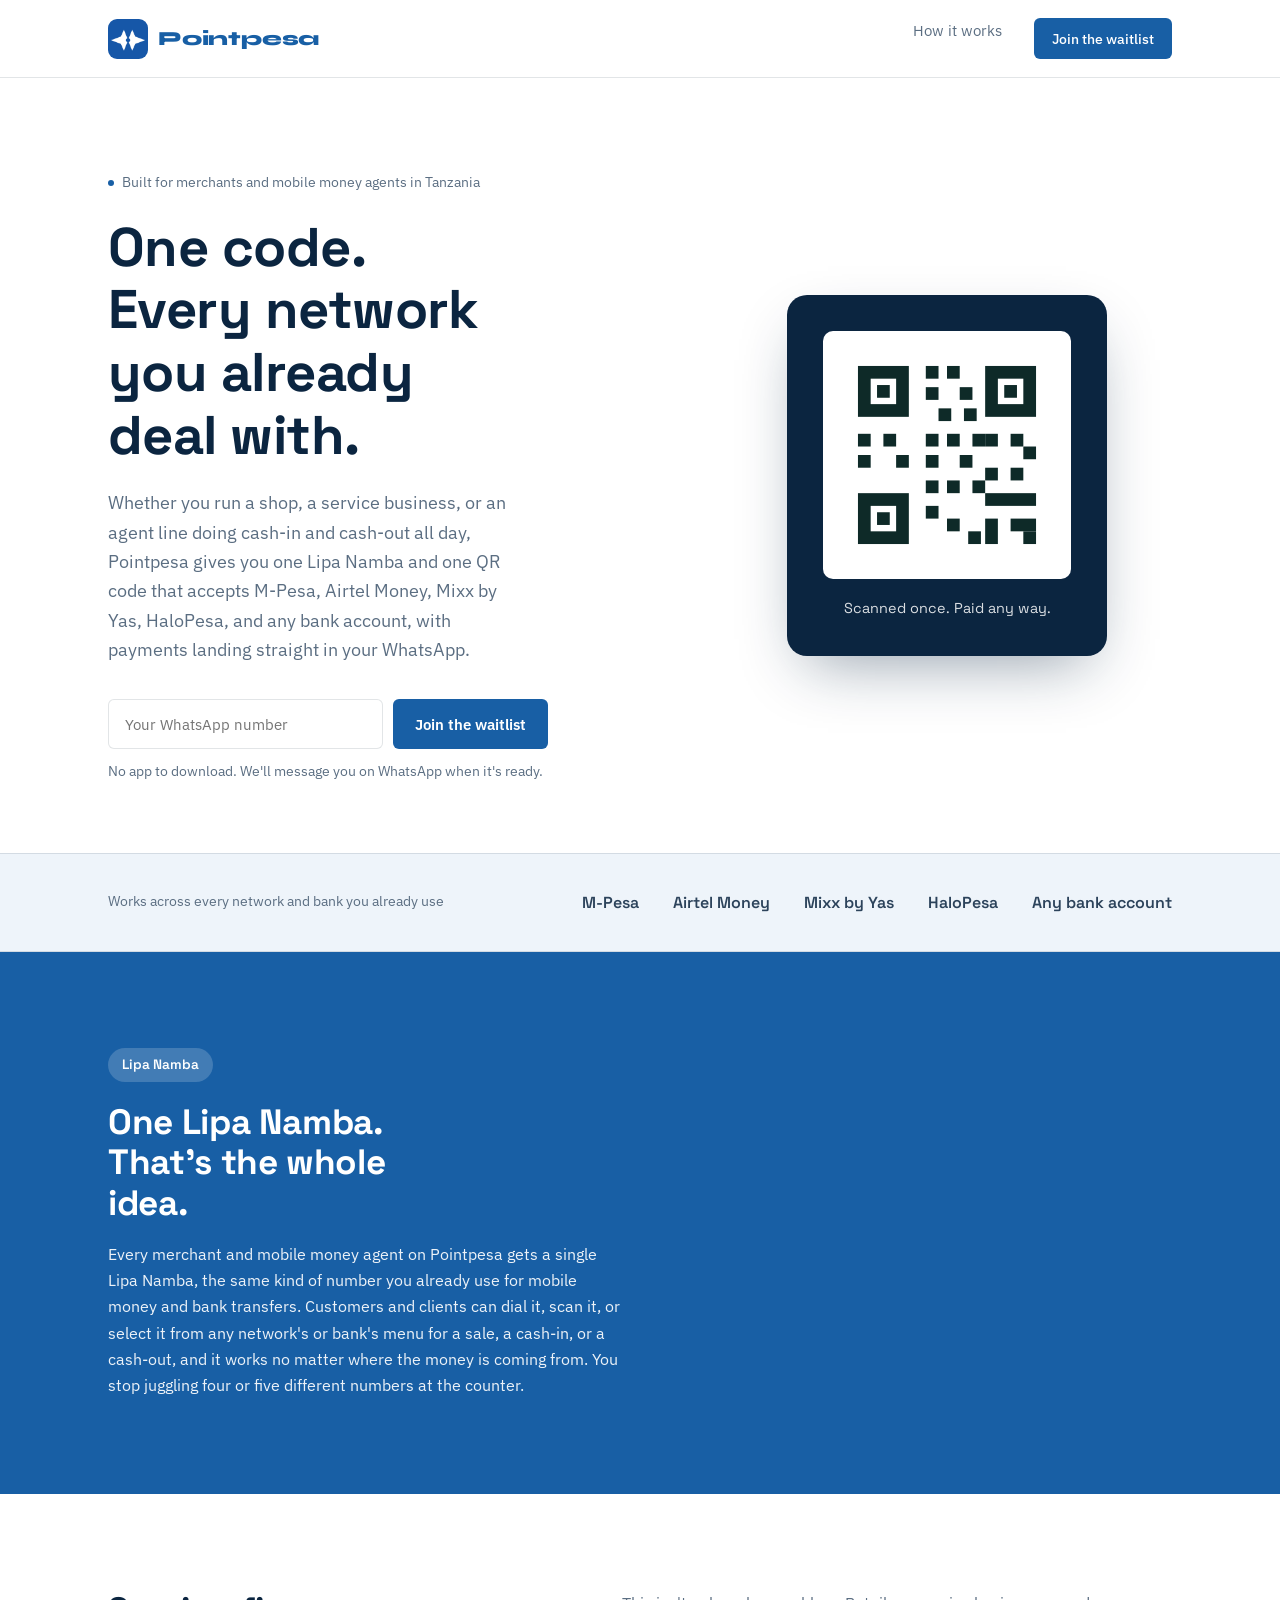
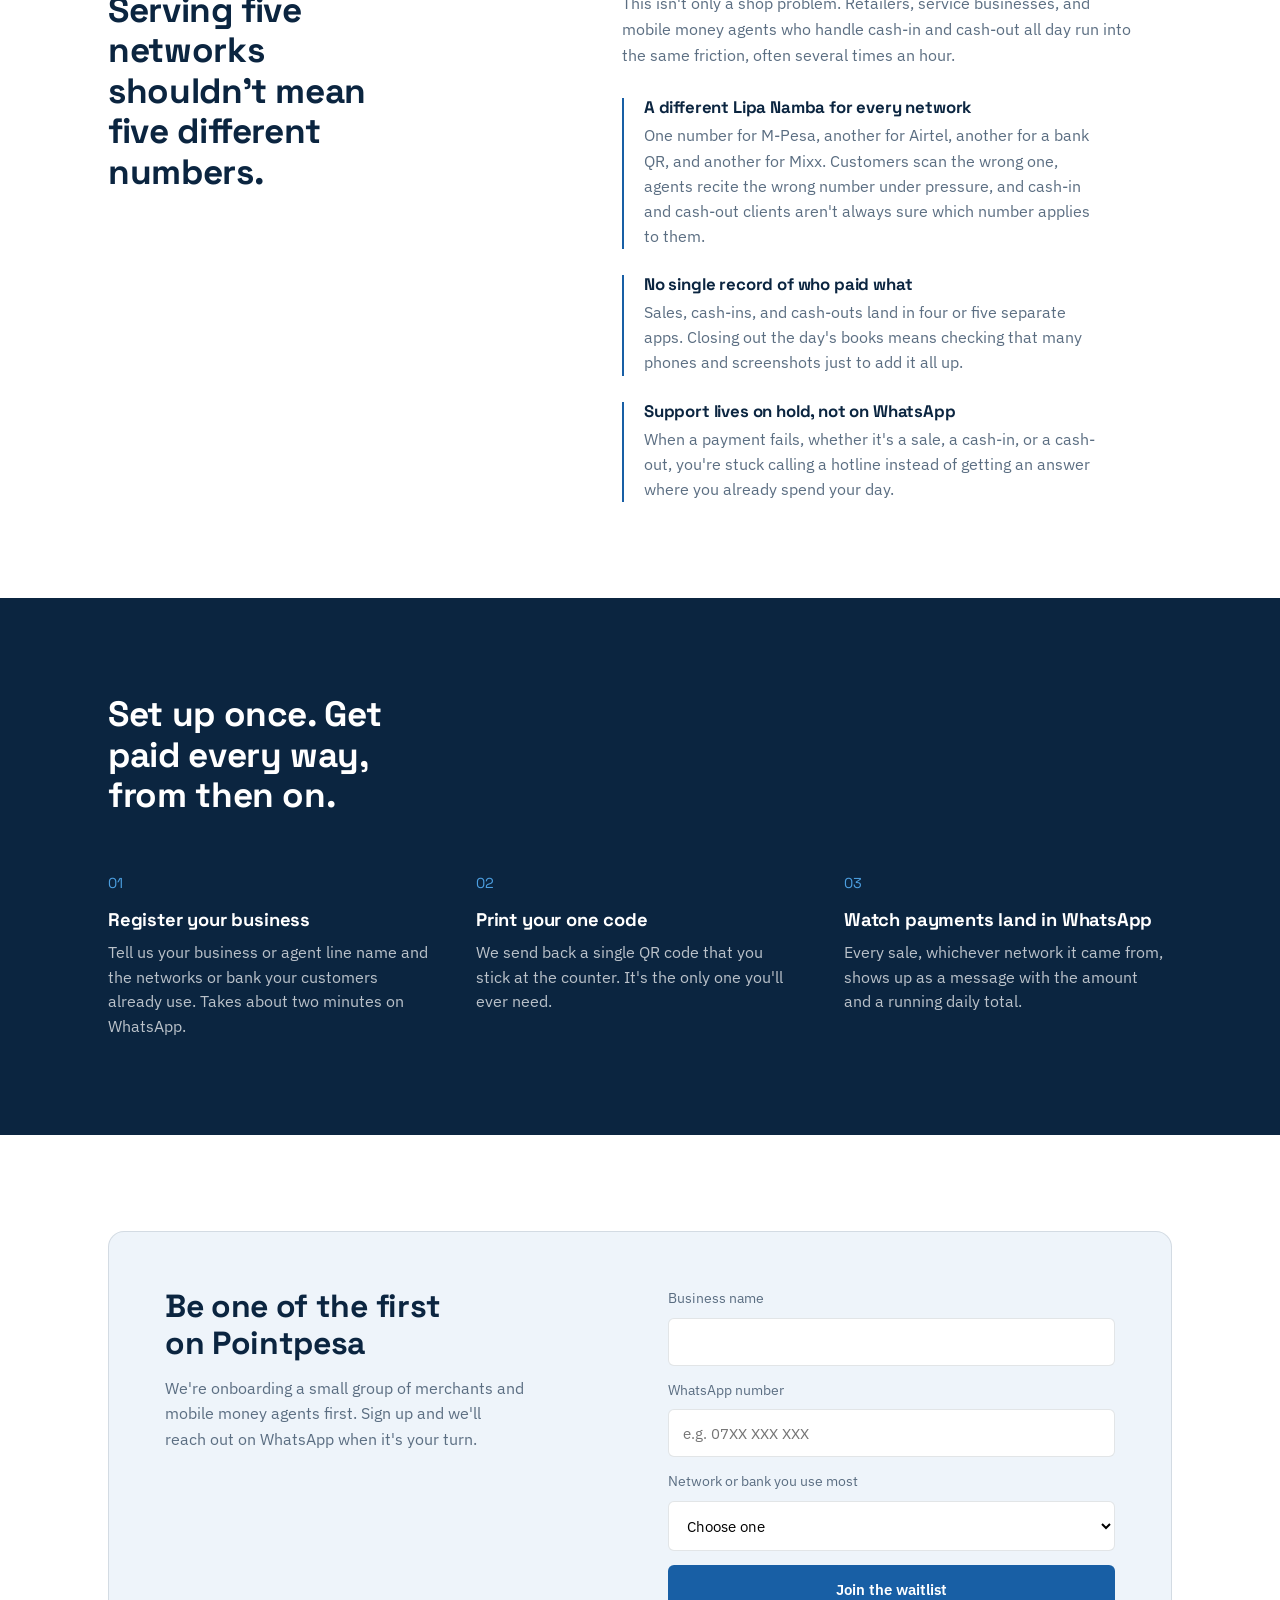
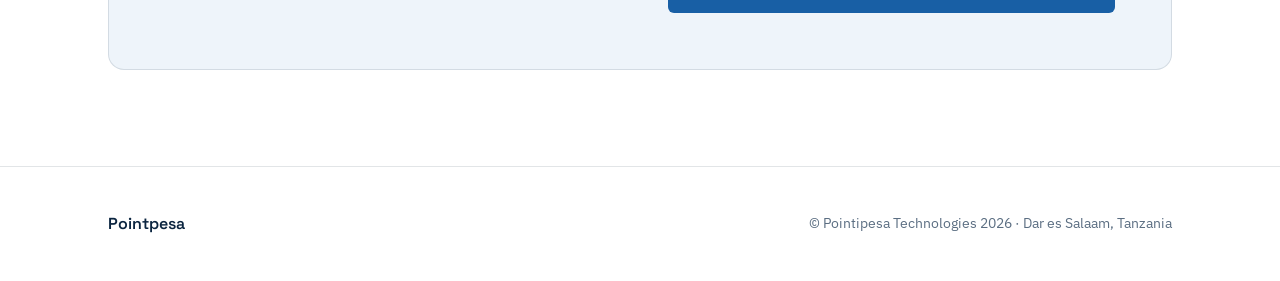
==== index.html @ c96a5366 "Update index.html" ====
<!DOCTYPE html>
<html lang="en">
<head>
<meta charset="UTF-8">
<meta name="viewport" content="width=device-width, initial-scale=1.0">
<title>Pointpesa: One QR code for every network and bank</title>
<link rel="preconnect" href="https://fonts.googleapis.com">
<link rel="preconnect" href="https://fonts.gstatic.com" crossorigin>
<link href="https://fonts.googleapis.com/css2?family=Space+Grotesk:wght@400;500;600;700&family=Syne:wght@700;800&family=IBM+Plex+Sans:wght@400;500;600&display=swap" rel="stylesheet">
<link rel="stylesheet" href="style.css">
<link rel="icon" href="assets/logo.png">
</head>
<body>

<header>
  <div class="wrap">
    <div class="brand"><img src="assets/logo.png" alt="Pointpesa logo" class="logo-mark"><span class="brand-name">Pointpesa</span></div>
    <nav>
      <a href="#how">How it works</a>
      <a href="#waitlist" class="nav-cta">Join the waitlist</a>
    </nav>
  </div>
</header>

<section class="hero">
  <div class="wrap">
    <div>
      <div class="eyebrow-tag"><span class="pip"></span>Built for merchants and mobile money agents in Tanzania</div>
      <h1>One code. Every network you already deal with.</h1>
      <p class="lead">Whether you run a shop, a service business, or an agent line doing cash-in and cash-out all day, Pointpesa gives you one Lipa Namba and one QR code that accepts M-Pesa, Airtel Money, Mixx by Yas, HaloPesa, and any bank account, with payments landing straight in your WhatsApp.</p>
      <form class="hero-form" id="heroForm">
        <input type="text" placeholder="Your WhatsApp number" aria-label="WhatsApp number" required>
        <button type="submit" class="btn-primary">Join the waitlist</button>
      </form>
      <p class="hero-note">No app to download. We'll message you on WhatsApp when it's ready.</p>
    </div>
    <div class="qr-stage">
      <div class="qr-card">
        <div class="qr-grid">
          <svg viewBox="0 0 100 100" width="100%" height="100%">
            <rect width="100" height="100" fill="#fff"/>
            <g fill="#0E2A28">
              <rect x="8" y="8" width="24" height="24"/>
              <rect x="14" y="14" width="12" height="12" fill="#fff"/>
              <rect x="17" y="17" width="6" height="6"/>
              <rect x="68" y="8" width="24" height="24"/>
              <rect x="74" y="14" width="12" height="12" fill="#fff"/>
              <rect x="77" y="17" width="6" height="6"/>
              <rect x="8" y="68" width="24" height="24"/>
              <rect x="14" y="74" width="12" height="12" fill="#fff"/>
              <rect x="17" y="77" width="6" height="6"/>
              <rect x="40" y="8" width="6" height="6"/><rect x="50" y="8" width="6" height="6"/>
              <rect x="40" y="18" width="6" height="6"/><rect x="56" y="18" width="6" height="6"/>
              <rect x="46" y="28" width="6" height="6"/><rect x="58" y="28" width="6" height="6"/>
              <rect x="40" y="40" width="6" height="6"/><rect x="50" y="40" width="6" height="6"/><rect x="62" y="40" width="6" height="6"/>
              <rect x="8" y="40" width="6" height="6"/><rect x="20" y="40" width="6" height="6"/>
              <rect x="40" y="50" width="6" height="6"/><rect x="56" y="50" width="6" height="6"/>
              <rect x="8" y="50" width="6" height="6"/><rect x="26" y="50" width="6" height="6"/>
              <rect x="40" y="62" width="6" height="6"/><rect x="50" y="62" width="6" height="6"/><rect x="62" y="62" width="6" height="6"/>
              <rect x="68" y="40" width="6" height="6"/><rect x="80" y="40" width="6" height="6"/><rect x="86" y="46" width="6" height="6"/>
              <rect x="68" y="56" width="6" height="6"/><rect x="80" y="56" width="6" height="6"/>
              <rect x="68" y="68" width="24" height="6"/><rect x="68" y="80" width="6" height="12"/>
              <rect x="80" y="80" width="12" height="6"/><rect x="86" y="86" width="6" height="6"/>
              <rect x="40" y="74" width="6" height="6"/><rect x="50" y="80" width="6" height="6"/><rect x="60" y="86" width="6" height="6"/>
            </g>
          </svg>
        </div>
        <p class="qr-caption">Scanned once. Paid any way.</p>
      </div>
    </div>
  </div>
</section>

<div class="networks">
  <div class="wrap">
    <span class="networks-label">Works across every network and bank you already use</span>
    <div class="network-list">
      <span>M-Pesa</span><span>Airtel Money</span><span>Mixx by Yas</span><span>HaloPesa</span><span>Any bank account</span>
    </div>
  </div>
</div>

<section class="lipanamba">
  <div class="wrap">
    <div class="lipanamba-inner">
      <div class="lipanamba-badge">Lipa Namba</div>
      <h2>One Lipa Namba. That's the whole idea.</h2>
      <p>Every merchant and mobile money agent on Pointpesa gets a single Lipa Namba, the same kind of number you already use for mobile money and bank transfers. Customers and clients can dial it, scan it, or select it from any network's or bank's menu for a sale, a cash-in, or a cash-out, and it works no matter where the money is coming from. You stop juggling four or five different numbers at the counter.</p>
    </div>
  </div>
</section>

<section class="problem">
  <div class="wrap">
    <h2>Serving five networks shouldn't mean five different numbers.</h2>
    <div class="problem-points">
      <p class="section-lead">This isn't only a shop problem. Retailers, service businesses, and mobile money agents who handle cash-in and cash-out all day run into the same friction, often several times an hour.</p>
      <div class="problem-point">
        <h3>A different Lipa Namba for every network</h3>
        <p>One number for M-Pesa, another for Airtel, another for a bank QR, and another for Mixx. Customers scan the wrong one, agents recite the wrong number under pressure, and cash-in and cash-out clients aren't always sure which number applies to them.</p>
      </div>
      <div class="problem-point">
        <h3>No single record of who paid what</h3>
        <p>Sales, cash-ins, and cash-outs land in four or five separate apps. Closing out the day's books means checking that many phones and screenshots just to add it all up.</p>
      </div>
      <div class="problem-point">
        <h3>Support lives on hold, not on WhatsApp</h3>
        <p>When a payment fails, whether it's a sale, a cash-in, or a cash-out, you're stuck calling a hotline instead of getting an answer where you already spend your day.</p>
      </div>
    </div>
  </div>
</section>

<section class="how" id="how">
  <div class="wrap">
    <h2>Set up once. Get paid every way, from then on.</h2>
    <div class="how-steps">
      <div>
        <div class="step-num">01</div>
        <h3>Register your business</h3>
        <p>Tell us your business or agent line name and the networks or bank your customers already use. Takes about two minutes on WhatsApp.</p>
      </div>
      <div>
        <div class="step-num">02</div>
        <h3>Print your one code</h3>
        <p>We send back a single QR code that you stick at the counter. It's the only one you'll ever need.</p>
      </div>
      <div>
        <div class="step-num">03</div>
        <h3>Watch payments land in WhatsApp</h3>
        <p>Every sale, whichever network it came from, shows up as a message with the amount and a running daily total.</p>
      </div>
    </div>
  </div>
</section>

<section id="waitlist">
  <div class="wrap">
    <div class="waitlist">
      <div class="waitlist-inner">
        <div>
          <h2>Be one of the first on Pointpesa</h2>
          <p class="sub">We're onboarding a small group of merchants and mobile money agents first. Sign up and we'll reach out on WhatsApp when it's your turn.</p>
        </div>
        <form class="form-grid" id="waitlistForm">
          <div class="form-row">
            <label for="bizName">Business name</label>
            <input type="text" id="bizName" required>
          </div>
          <div class="form-row">
            <label for="waNumber">WhatsApp number</label>
            <input type="text" id="waNumber" placeholder="e.g. 07XX XXX XXX" required>
          </div>
          <div class="form-row">
            <label for="network">Network or bank you use most</label>
            <select id="network" required>
              <option value="" disabled selected>Choose one</option>
              <option>M-Pesa</option>
              <option>Airtel Money</option>
              <option>Mixx by Yas</option>
              <option>HaloPesa</option>
              <option>A bank account</option>
            </select>
          </div>
          <button type="submit" class="btn-primary">Join the waitlist</button>
          <div class="form-success" id="formSuccess">You're on the list. We'll message you on WhatsApp soon.</div>
        </form>
      </div>
    </div>
  </div>
</section>

<footer>
  <div class="wrap">
    <div class="foot-brand">Pointpesa</div>
    <div class="foot-note">© Pointipesa Technologies 2026 · Dar es Salaam, Tanzania</div>
  </div>
</footer>

<script src="script.js"></script>

</body>
</html>
---- style.css ----
:root{
    --ink:#0B2540;
    --blue:#185FA5;
    --blue-deep:#0F4676;
    --accent:#4C9FE0;
    --sky:#EEF4FA;
    --white:#FFFFFF;
    --text:#142A3D;
    --text-soft:#5B6E82;
    --line: rgba(20,42,61,0.12);
    --radius: 10px;
  }

  *{margin:0;padding:0;box-sizing:border-box;}
  html{scroll-behavior:smooth;}
  body{
    background:var(--white);
    color:var(--text);
    font-family:'IBM Plex Sans', sans-serif;
    line-height:1.6;
    -webkit-font-smoothing:antialiased;
  }
  h1,h2,h3{
    font-family:'Space Grotesk', sans-serif;
    color:var(--ink);
    line-height:1.15;
    letter-spacing:-0.01em;
  }
  a{color:inherit;text-decoration:none;}
  img,svg{display:block;}
  .wrap{max-width:1120px;margin:0 auto;padding:0 28px;}
  section{padding:96px 0;}
  @media (max-width:720px){ section{padding:64px 0;} }

  :focus-visible{outline:2px solid var(--blue); outline-offset:3px;}

  /* ---------- header ---------- */
  header{
    position:sticky; top:0; z-index:20;
    background:rgba(255,255,255,0.92);
    backdrop-filter:blur(6px);
    border-bottom:1px solid var(--line);
  }
  header .wrap{
    display:flex; align-items:center; justify-content:space-between;
    padding-top:18px; padding-bottom:18px;
  }
  .brand{
    display:flex; align-items:center; gap:10px;
    font-family:'Space Grotesk', sans-serif;
    font-weight:700; font-size:1.15rem; color:var(--ink);
  }
  .brand .wordmark{height:20px; width:auto;}
  .brand .brand-name{
    font-family:'Syne', sans-serif;
    font-weight:800; font-size:1.25rem; letter-spacing:-0.01em;
    color:var(--blue);
  }
  .brand .logo-mark{width:40px;height:40px;border-radius:9px;}
  nav{display:flex; gap:32px; font-size:0.95rem;}
  nav a{color:var(--text-soft); transition:color .15s;}
  nav a:hover{color:var(--ink);}
  .nav-cta{
    display:inline-flex; align-items:center;
    background:var(--blue); color:var(--white);
    padding:9px 18px; border-radius:6px;
    font-size:0.9rem; font-weight:500;
    transition:background .15s;
  }
  .nav-cta:hover{background:var(--blue-deep);}

  /* ---------- hero ---------- */
  .hero{
    padding-top:90px; padding-bottom:70px;
  }
  .hero .wrap{
    display:grid; grid-template-columns:1.1fr 0.9fr; gap:64px; align-items:center;
  }
  @media (max-width:860px){
    .hero .wrap{grid-template-columns:1fr; gap:48px;}
    .hero{padding-top:56px;}
  }
  .eyebrow-tag{
    display:inline-flex; align-items:center; gap:8px;
    font-size:0.85rem; color:var(--text-soft);
    margin-bottom:22px;
  }
  .eyebrow-tag .pip{width:6px;height:6px;border-radius:50%;background:var(--blue);}
  .hero h1{
    font-size:clamp(2.2rem, 4.6vw, 3.4rem);
    max-width:11ch;
    margin-bottom:22px;
  }
  .hero p.lead{
    font-size:1.15rem; color:var(--text-soft);
    max-width:38ch; margin-bottom:34px;
  }
  .hero-form{
    display:flex; gap:10px; max-width:440px; flex-wrap:wrap;
  }
  .hero-form input[type=text]{
    flex:1; min-width:200px;
    padding:14px 16px; border-radius:6px;
    border:1px solid var(--line); background:#fff;
    font-family:'IBM Plex Sans', sans-serif; font-size:0.95rem;
  }
  .hero-form input[type=text]:focus{border-color:var(--blue);}
  .btn-primary{
    padding:14px 22px; border-radius:6px; border:none;
    background:var(--blue); color:#fff;
    font-family:'IBM Plex Sans', sans-serif; font-weight:600; font-size:0.95rem;
    cursor:pointer; transition:background .15s;
  }
  .btn-primary:hover{background:var(--blue-deep);}
  .hero-note{font-size:0.85rem; color:var(--text-soft); margin-top:12px;}

  /* ---------- QR visual ---------- */
  .qr-stage{
    position:relative; display:flex; justify-content:center;
  }
  .qr-card{
    background:var(--ink); border-radius:20px;
    padding:36px; width:min(320px, 100%);
    box-shadow:0 24px 60px -20px rgba(11,37,64,0.45);
  }
  .qr-grid{
    background:#fff; border-radius:10px; padding:18px;
    aspect-ratio:1/1;
  }
  .qr-caption{
    color:var(--white); font-family:'Space Grotesk', sans-serif;
    font-size:0.9rem; margin-top:18px; text-align:center; opacity:0.85;
  }
  @keyframes qrPulse{
    0%{ transform:scale(1); }
    50%{ transform:scale(1.035); }
    100%{ transform:scale(1); }
  }
  .qr-grid{ animation:qrPulse 2.6s ease-in-out 1; }
  @media (prefers-reduced-motion:reduce){ .qr-grid{ animation:none; } }

  /* ---------- network strip ---------- */
  .networks{
    border-top:1px solid var(--line); border-bottom:1px solid var(--line);
    padding:36px 0;
    background:var(--sky);
  }
  .networks .wrap{
    display:flex; align-items:center; justify-content:space-between;
    flex-wrap:wrap; gap:20px;
  }
  .networks-label{
    font-size:0.85rem; color:var(--text-soft); white-space:nowrap;
  }
  .network-list{
    display:flex; gap:34px; flex-wrap:wrap;
    font-family:'Space Grotesk', sans-serif; font-weight:600;
    color:var(--ink); font-size:1rem; opacity:0.85;
  }

  /* ---------- problem ---------- */
  .problem .wrap{
    display:grid; grid-template-columns:0.9fr 1.1fr; gap:64px;
  }
  @media (max-width:860px){ .problem .wrap{grid-template-columns:1fr; gap:32px;} }
  .problem h2{font-size:clamp(1.7rem,3vw,2.2rem); max-width:12ch;}
  .problem-points{display:flex; flex-direction:column; gap:26px;}
  .section-lead{color:var(--text-soft); font-size:1.02rem; max-width:52ch; margin-bottom:4px;}
  .problem-point{
    padding-left:20px; border-left:2px solid var(--blue);
  }
  .problem-point h3{font-size:1.05rem; margin-bottom:6px;}
  .problem-point p{color:var(--text-soft); font-size:0.98rem; max-width:46ch;}

  /* ---------- how it works ---------- */
  .how{background:var(--ink); color:var(--white);}
  .how h2{color:var(--white); font-size:clamp(1.7rem,3vw,2.2rem); max-width:14ch; margin-bottom:56px;}
  .how-steps{
    display:grid; grid-template-columns:repeat(3,1fr); gap:40px;
  }
  @media (max-width:860px){ .how-steps{grid-template-columns:1fr; gap:36px;} }
  .step-num{
    font-family:'Space Grotesk', sans-serif; font-size:0.9rem;
    color:var(--accent); margin-bottom:14px;
  }
  .how-steps h3{color:var(--white); font-size:1.15rem; margin-bottom:10px;}
  .how-steps p{color:rgba(255,255,255,0.72); font-size:0.97rem; max-width:32ch;}
  .step-divider{
    height:1px; background:rgba(255,255,255,0.18); margin-top:16px; margin-bottom:0;
    display:none;
  }

  /* ---------- lipa namba ---------- */
  .lipanamba{
    background:var(--blue); color:#fff;
  }
  .lipanamba-inner{ max-width:56ch; }
  .lipanamba-badge{
    display:inline-flex; align-items:center;
    font-family:'Space Grotesk', sans-serif; font-weight:600; font-size:0.85rem;
    background:rgba(255,255,255,0.18); color:#fff;
    padding:6px 14px; border-radius:20px; margin-bottom:20px;
  }
  .lipanamba h2{
    color:#fff; font-size:clamp(1.7rem,3vw,2.2rem); margin-bottom:18px; max-width:14ch;
  }
  .lipanamba p{
    color:rgba(255,255,255,0.92); font-size:1.02rem; max-width:52ch;
  }

  /* ---------- waitlist ---------- */
  .waitlist{
    background:var(--sky); border:1px solid var(--line); border-radius:16px;
    padding:56px; margin:0 auto;
  }
  @media (max-width:720px){ .waitlist{padding:32px 22px;} }
  .waitlist-inner{
    display:grid; grid-template-columns:1fr 1fr; gap:56px; align-items:start;
  }
  @media (max-width:860px){ .waitlist-inner{grid-template-columns:1fr; gap:32px;} }
  .waitlist h2{font-size:clamp(1.6rem,3vw,2rem); max-width:14ch; margin-bottom:14px;}
  .waitlist p.sub{color:var(--text-soft); max-width:36ch;}
  .form-grid{display:flex; flex-direction:column; gap:14px;}
  .form-grid label{font-size:0.85rem; color:var(--text-soft); margin-bottom:2px; display:block;}
  .form-grid input, .form-grid select{
    width:100%; padding:13px 14px; border-radius:6px;
    border:1px solid var(--line); background:var(--white);
    font-family:'IBM Plex Sans', sans-serif; font-size:0.95rem;
  }
  .form-grid input:focus, .form-grid select:focus{border-color:var(--blue); background:#fff;}
  .form-row{display:flex; flex-direction:column; gap:6px;}
  .form-success{
    display:none; background:#E7F1FB; border:1px solid var(--blue);
    color:var(--blue-deep); padding:14px 16px; border-radius:6px; font-size:0.92rem;
    margin-top:6px;
  }
  .form-success.show{display:block;}

  /* ---------- footer ---------- */
  footer{border-top:1px solid var(--line); padding:44px 0;}
  footer .wrap{
    display:flex; justify-content:space-between; align-items:center;
    flex-wrap:wrap; gap:16px;
  }
  .foot-brand{font-family:'Space Grotesk', sans-serif; font-weight:600; color:var(--ink);}
  .foot-note{font-size:0.85rem; color:var(--text-soft);}
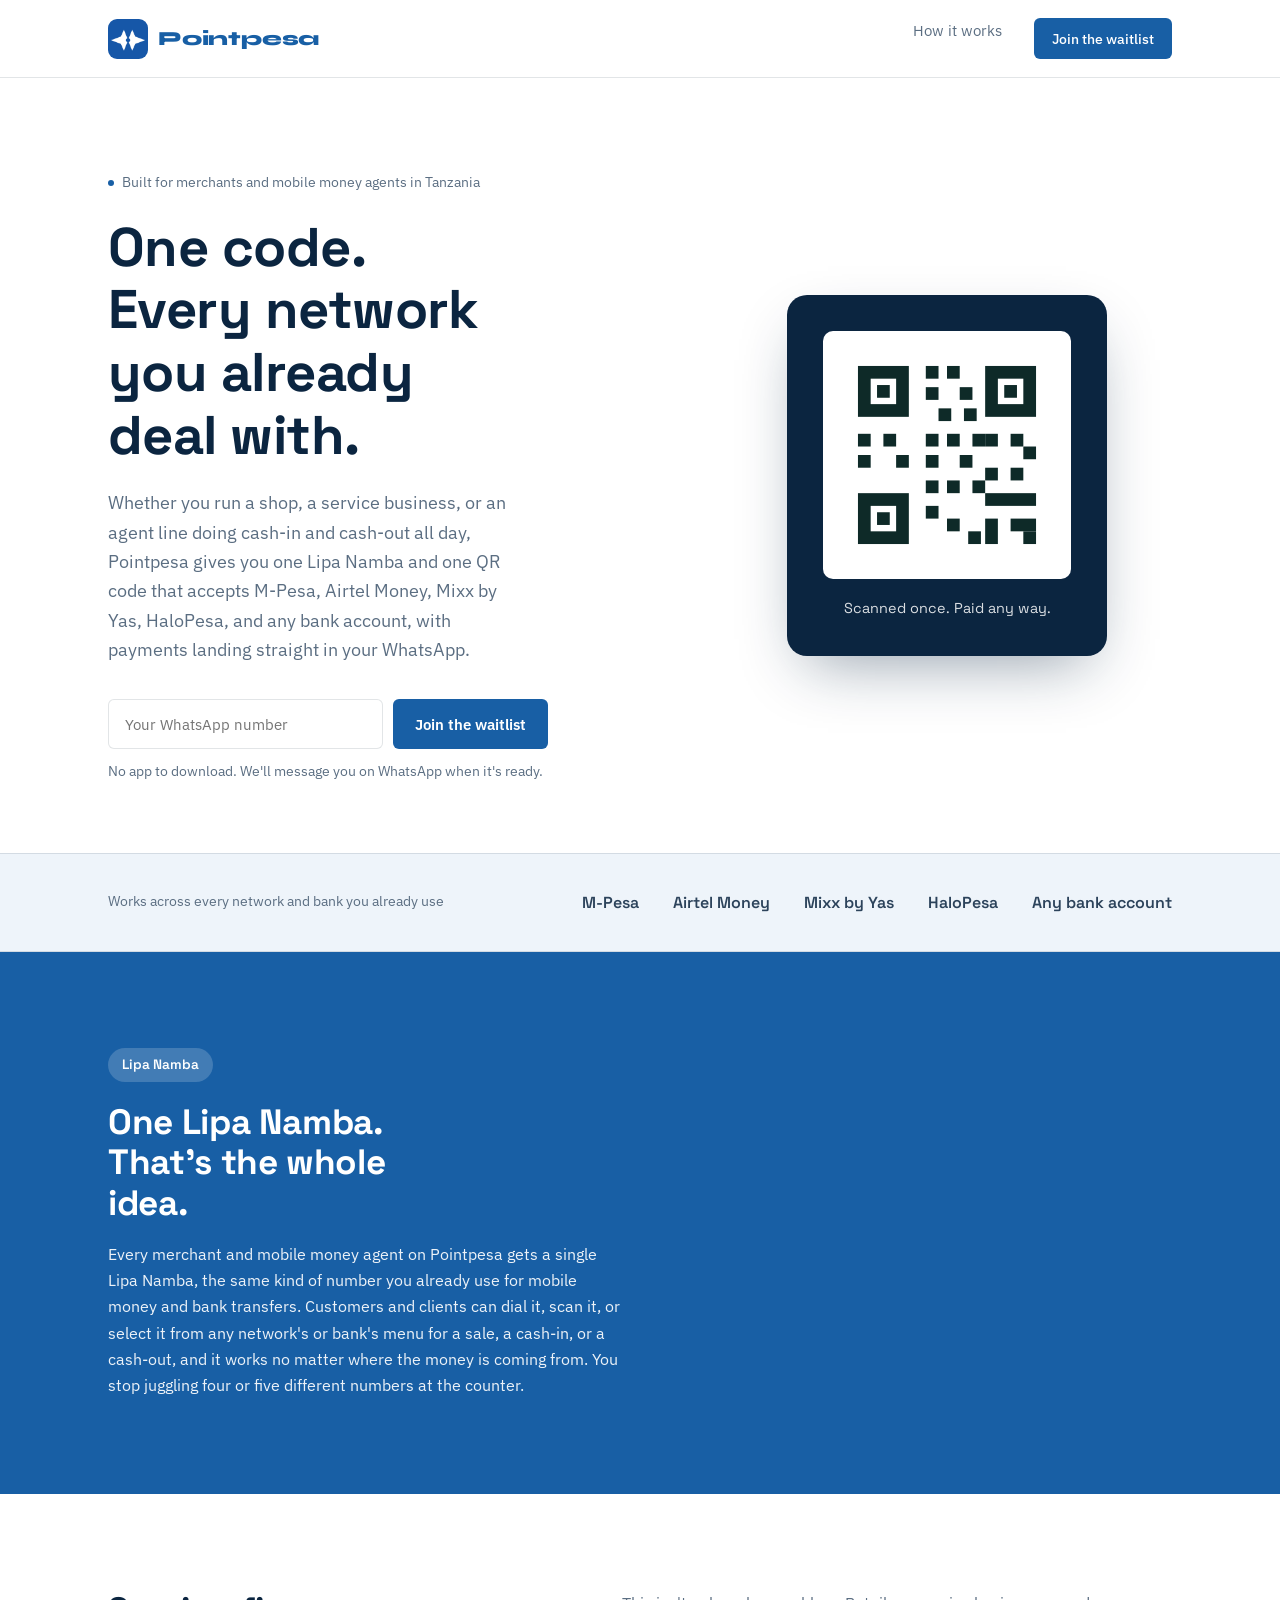
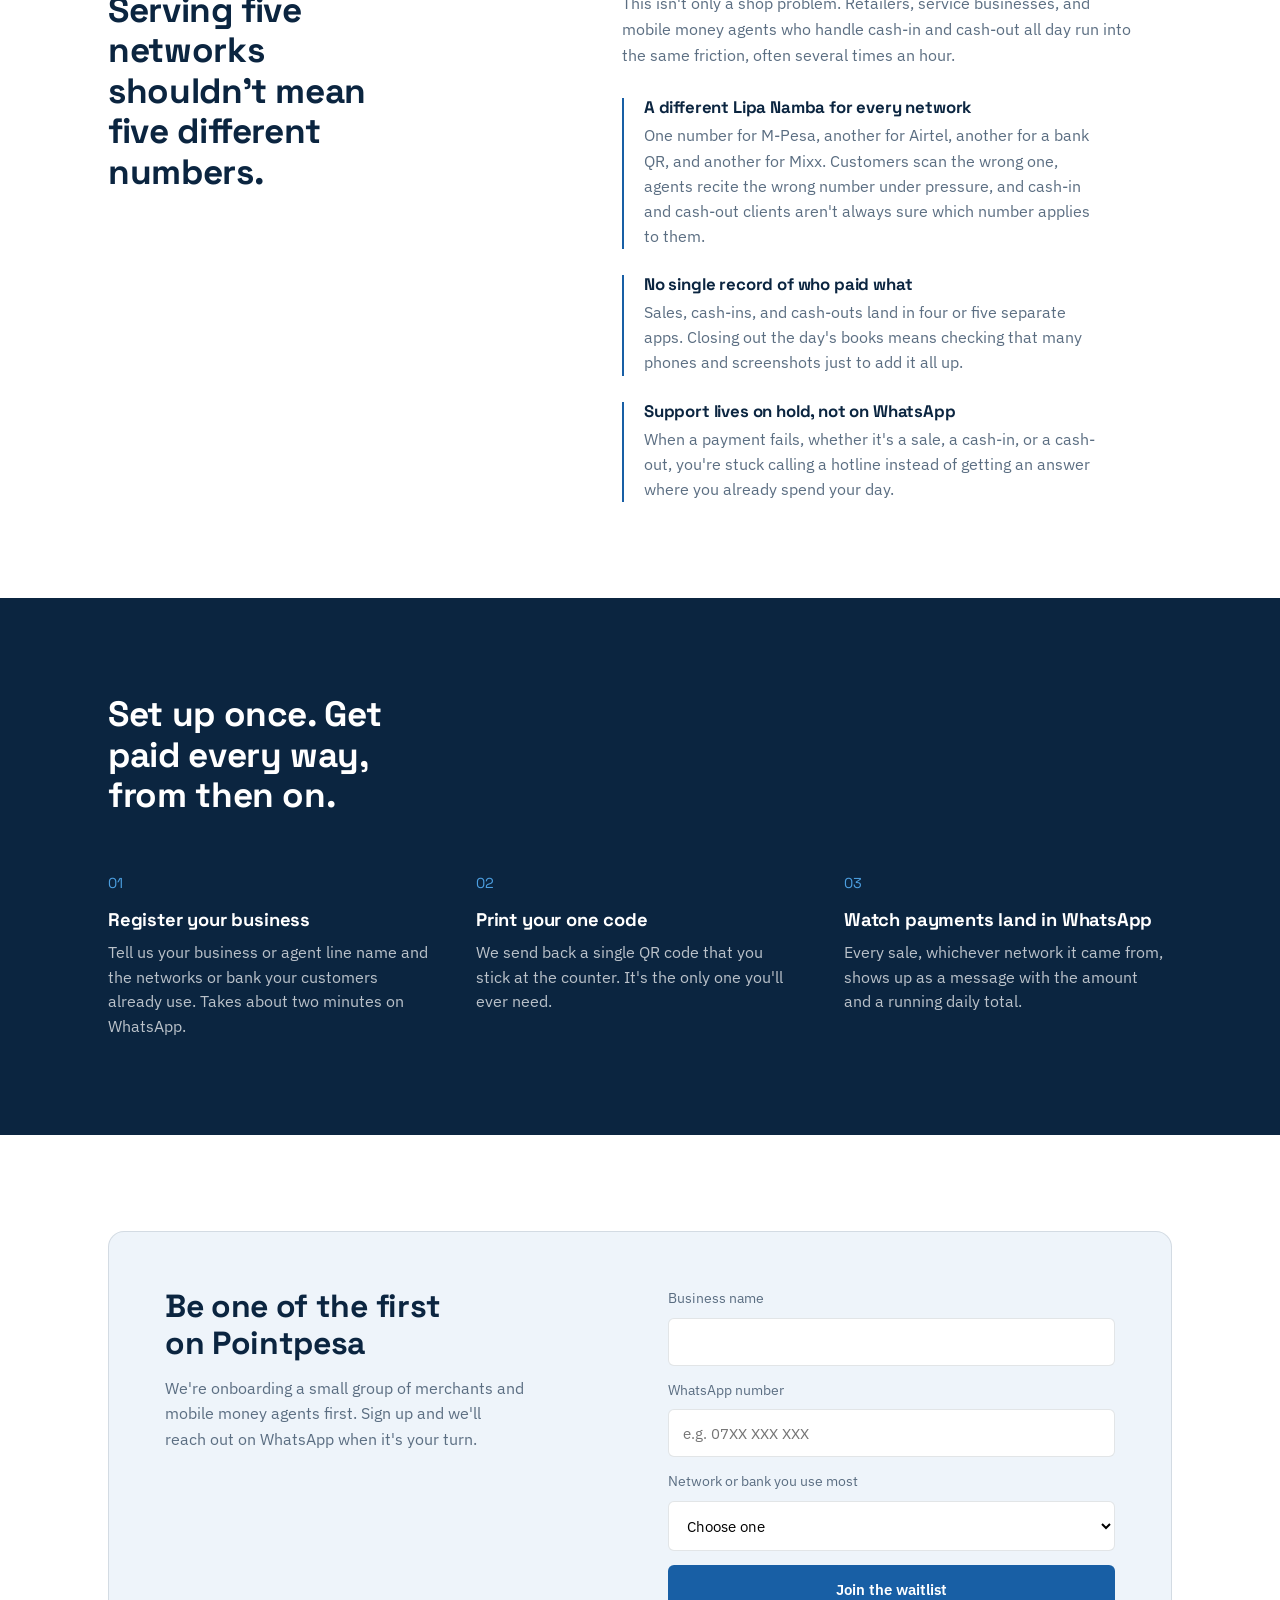
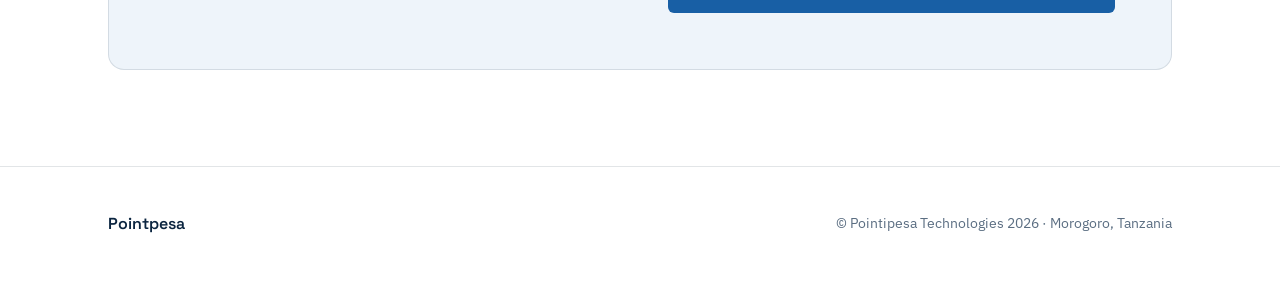
==== commit 62b15f2c: "Update index.html" ====
--- a/index.html
+++ b/index.html
@@ -173,7 +173,7 @@
 <footer>
   <div class="wrap">
     <div class="foot-brand">Pointpesa</div>
-    <div class="foot-note">© Pointipesa Technologies 2026 · Dar es Salaam, Tanzania</div>
+    <div class="foot-note">© Pointipesa Technologies 2026 · Morogoro, Tanzania</div>
   </div>
 </footer>
 
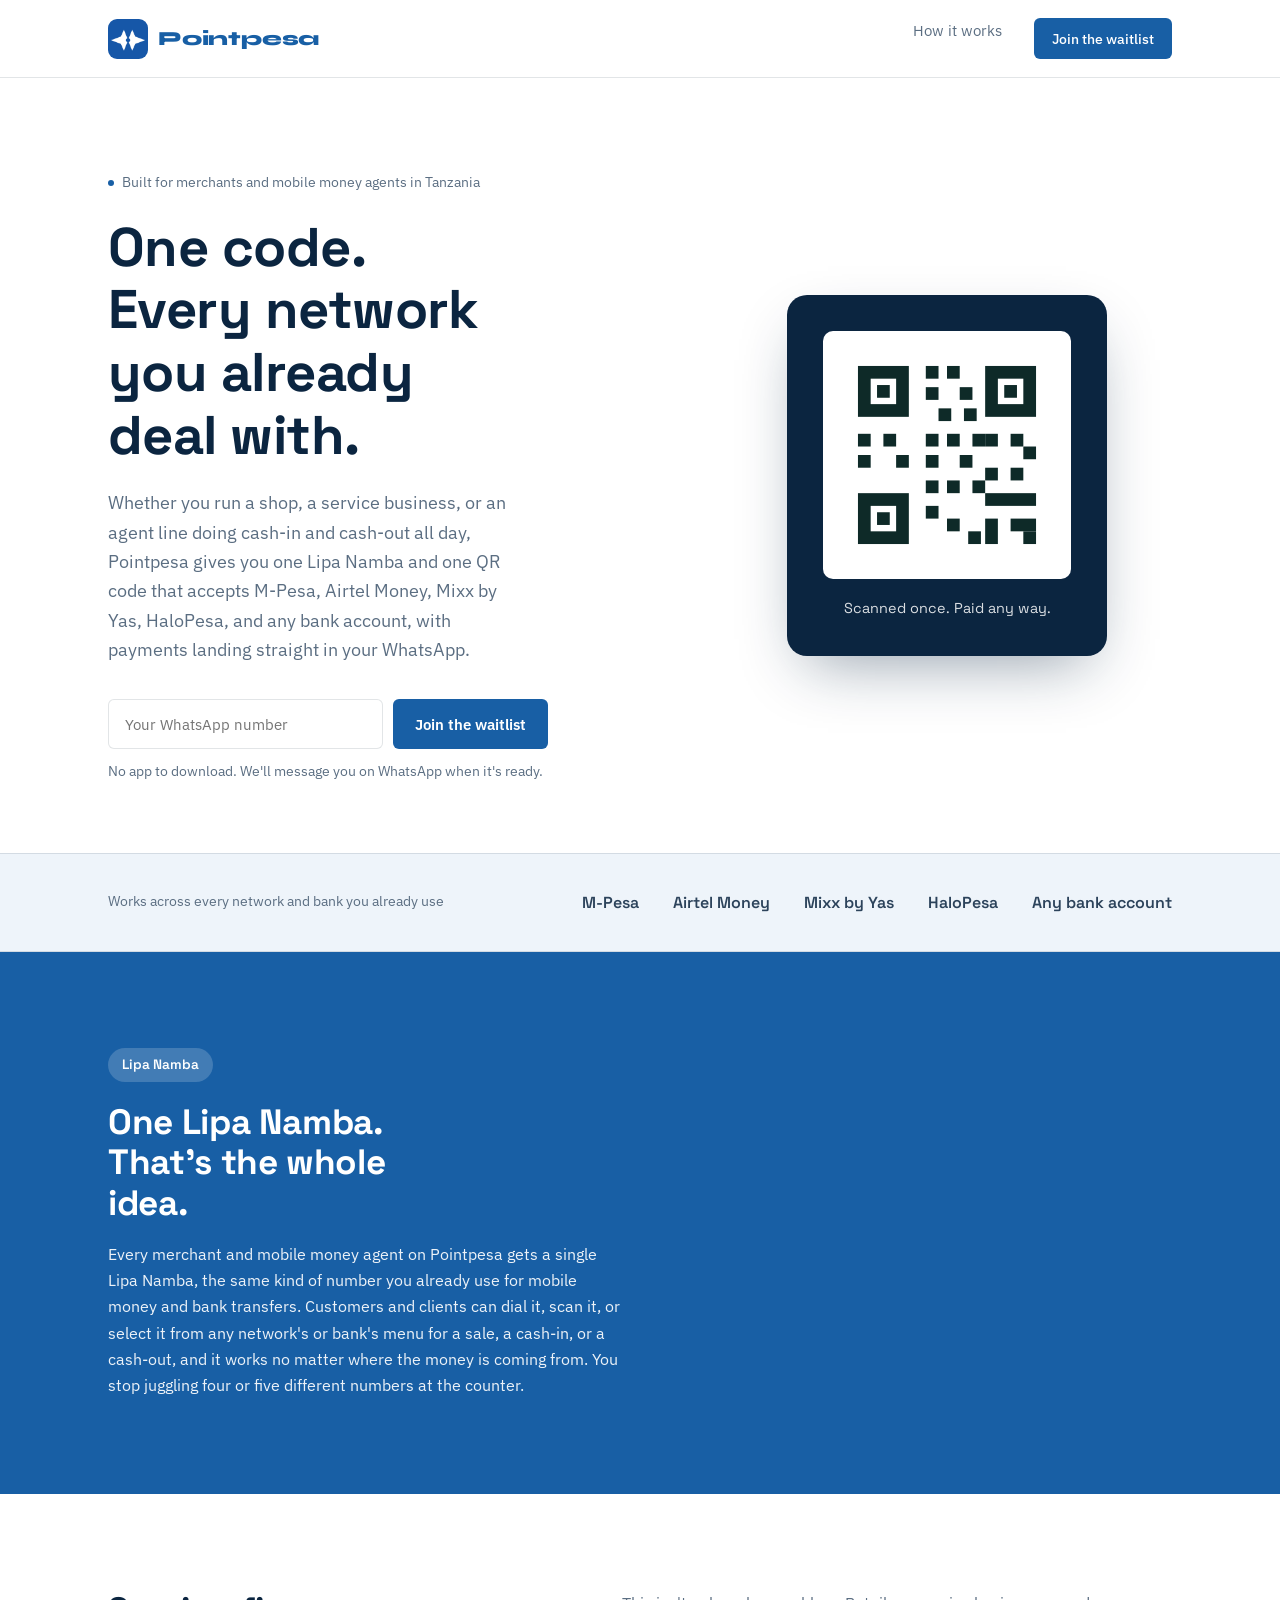
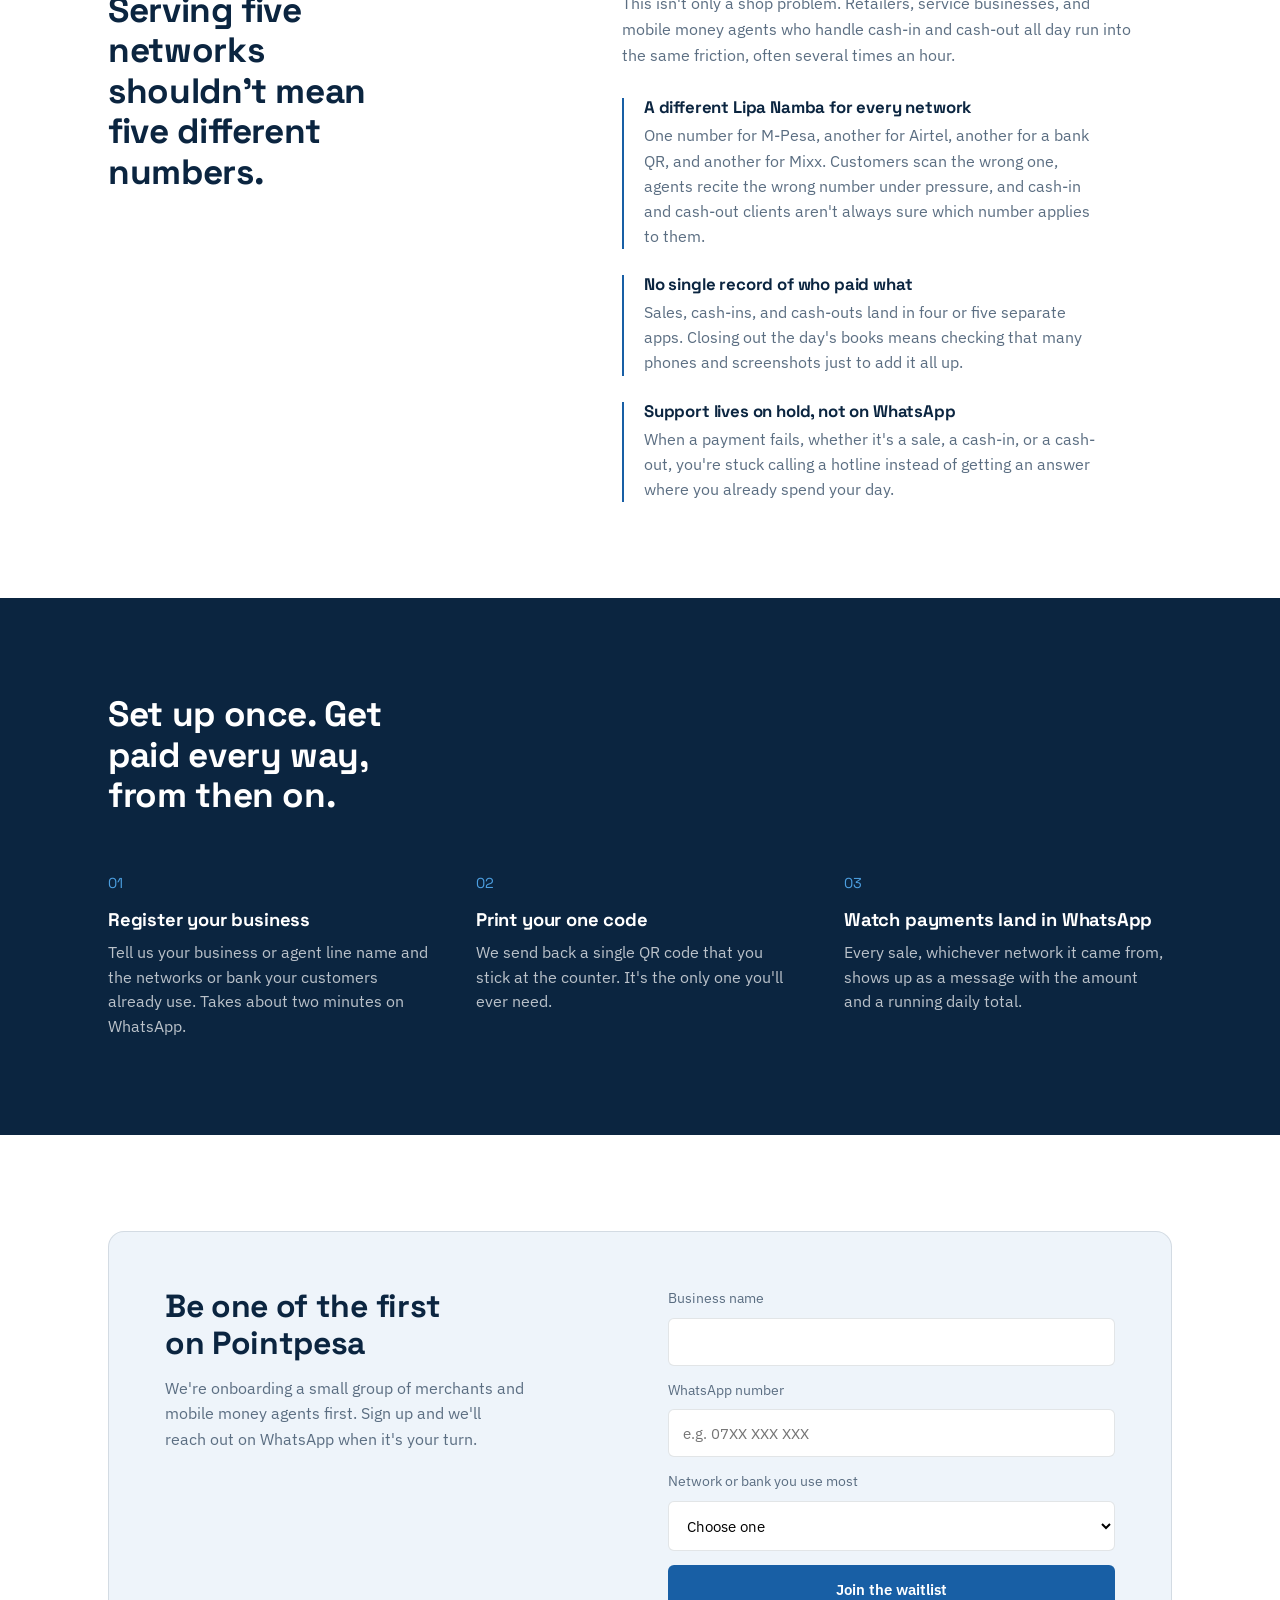
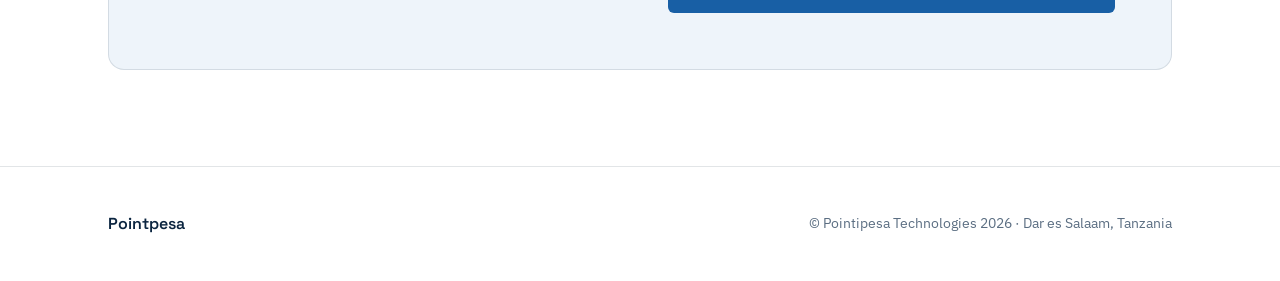
==== commit 84675e45: "Update index.html" ====
--- a/index.html
+++ b/index.html
@@ -4,6 +4,42 @@
 <meta charset="UTF-8">
 <meta name="viewport" content="width=device-width, initial-scale=1.0">
 <title>Pointpesa: One QR code for every network and bank</title>
+<meta name="description" content="Pointpesa gives merchants and mobile money agents in Tanzania one Lipa Namba and one QR code that accepts M-Pesa, Airtel Money, Mixx by Yas, HaloPesa, and bank payments, with every sale confirmed straight in WhatsApp.">
+<meta name="robots" content="index, follow">
+<link rel="canonical" href="https://pointpesa.com/">
+
+<!-- Open Graph / social sharing -->
+<meta property="og:type" content="website">
+<meta property="og:url" content="https://pointpesa.com/">
+<meta property="og:title" content="Pointpesa: One QR code for every network and bank">
+<meta property="og:description" content="One Lipa Namba and one QR code for M-Pesa, Airtel Money, Mixx by Yas, HaloPesa, and bank payments. Built for merchants and mobile money agents in Tanzania.">
+<meta property="og:image" content="https://pointpesa.com/assets/logo.png">
+<meta property="og:locale" content="en_TZ">
+<meta name="twitter:card" content="summary">
+<meta name="twitter:title" content="Pointpesa: One QR code for every network and bank">
+<meta name="twitter:description" content="One Lipa Namba and one QR code for every mobile money network and bank in Tanzania, with sales confirmed straight in WhatsApp.">
+<meta name="twitter:image" content="https://pointpesa.com/assets/logo.png">
+
+<!-- Structured data for search engines -->
+<script type="application/ld+json">
+{
+  "@context": "https://schema.org",
+  "@type": "Organization",
+  "name": "Pointpesa",
+  "legalName": "Pointipesa Technologies",
+  "url": "https://pointpesa.com/",
+  "logo": "https://pointpesa.com/assets/logo.png",
+  "description": "WhatsApp-native payment aggregator giving merchants and mobile money agents in Tanzania one Lipa Namba and one QR code for every network and bank.",
+  "address": {
+    "@type": "PostalAddress",
+    "streetAddress": "Boma B, Mazimbu",
+    "addressLocality": "Morogoro",
+    "addressCountry": "TZ"
+  },
+  "areaServed": "TZ"
+}
+</script>
+
 <link rel="preconnect" href="https://fonts.googleapis.com">
 <link rel="preconnect" href="https://fonts.gstatic.com" crossorigin>
 <link href="https://fonts.googleapis.com/css2?family=Space+Grotesk:wght@400;500;600;700&family=Syne:wght@700;800&family=IBM+Plex+Sans:wght@400;500;600&display=swap" rel="stylesheet">
@@ -173,7 +209,7 @@
 <footer>
   <div class="wrap">
     <div class="foot-brand">Pointpesa</div>
-    <div class="foot-note">© Pointipesa Technologies 2026 · Morogoro, Tanzania</div>
+    <div class="foot-note">© Pointipesa Technologies 2026 · Dar es Salaam, Tanzania</div>
   </div>
 </footer>
 
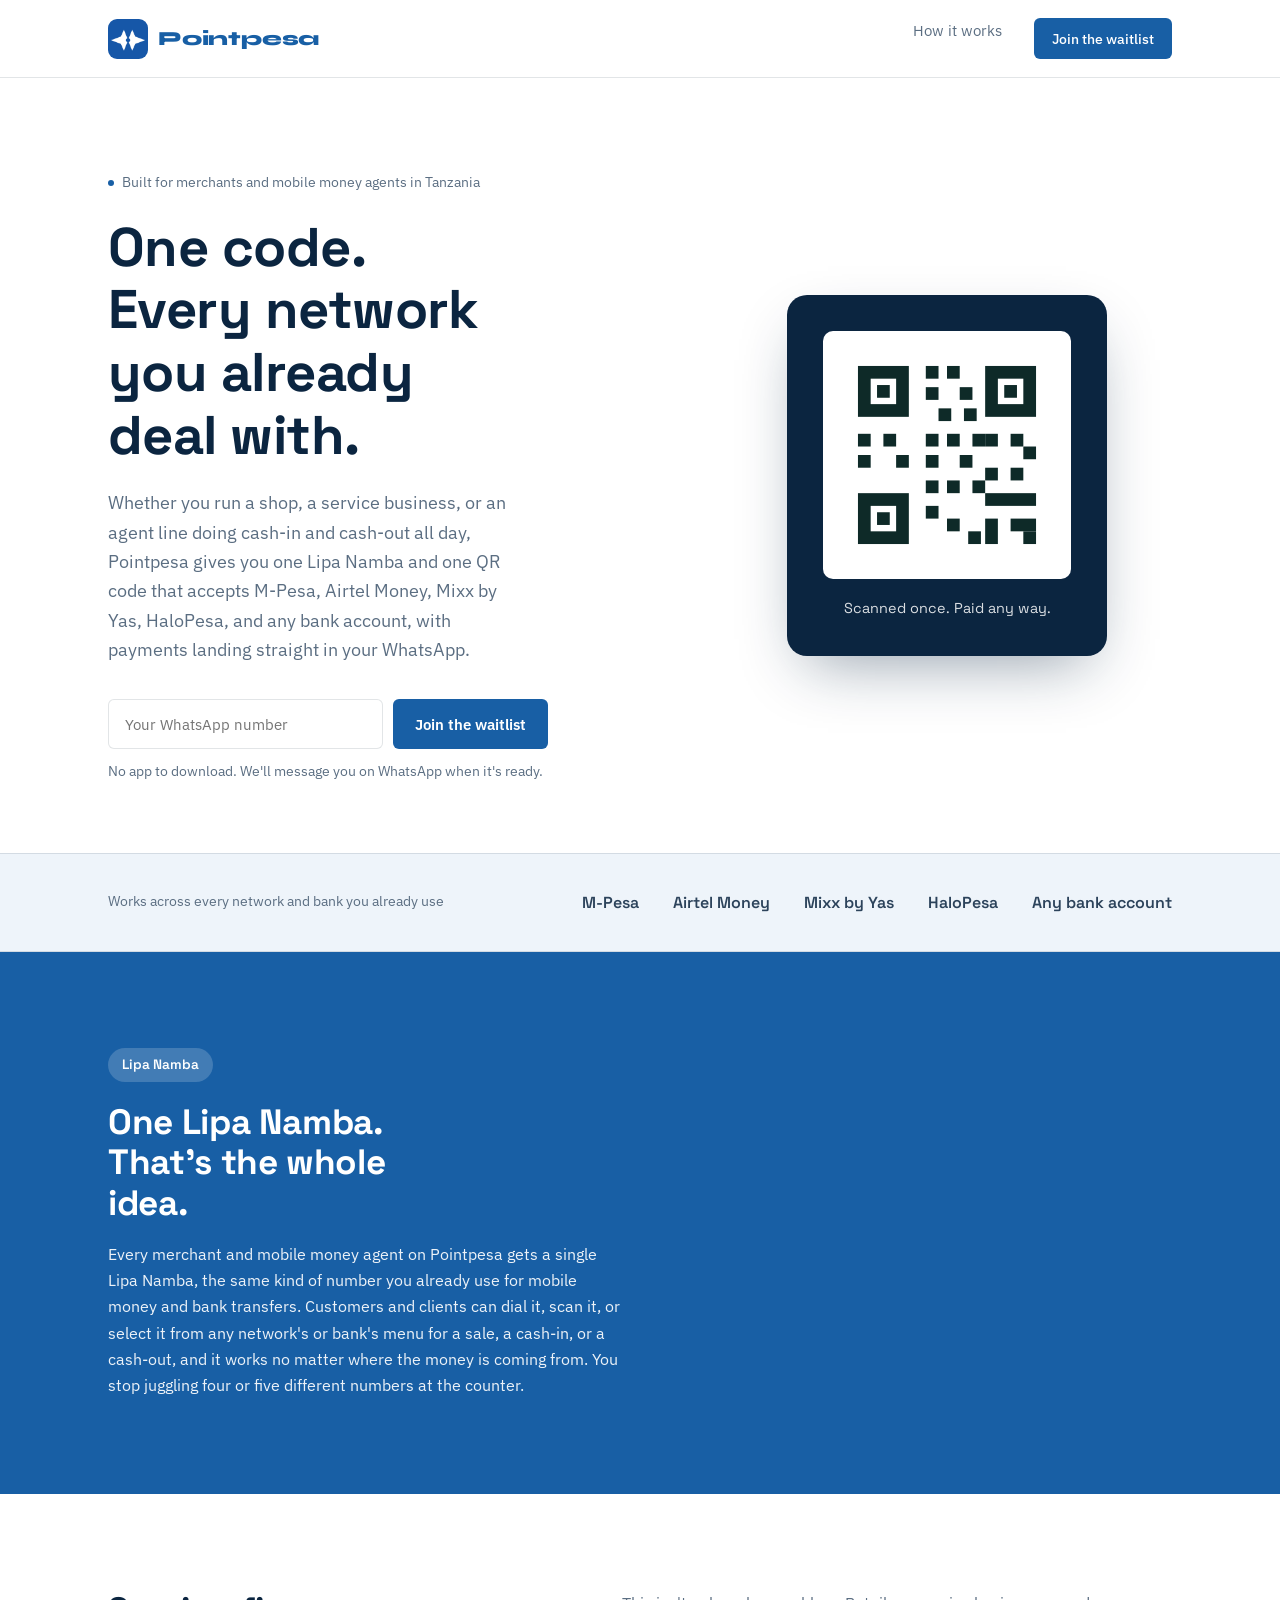
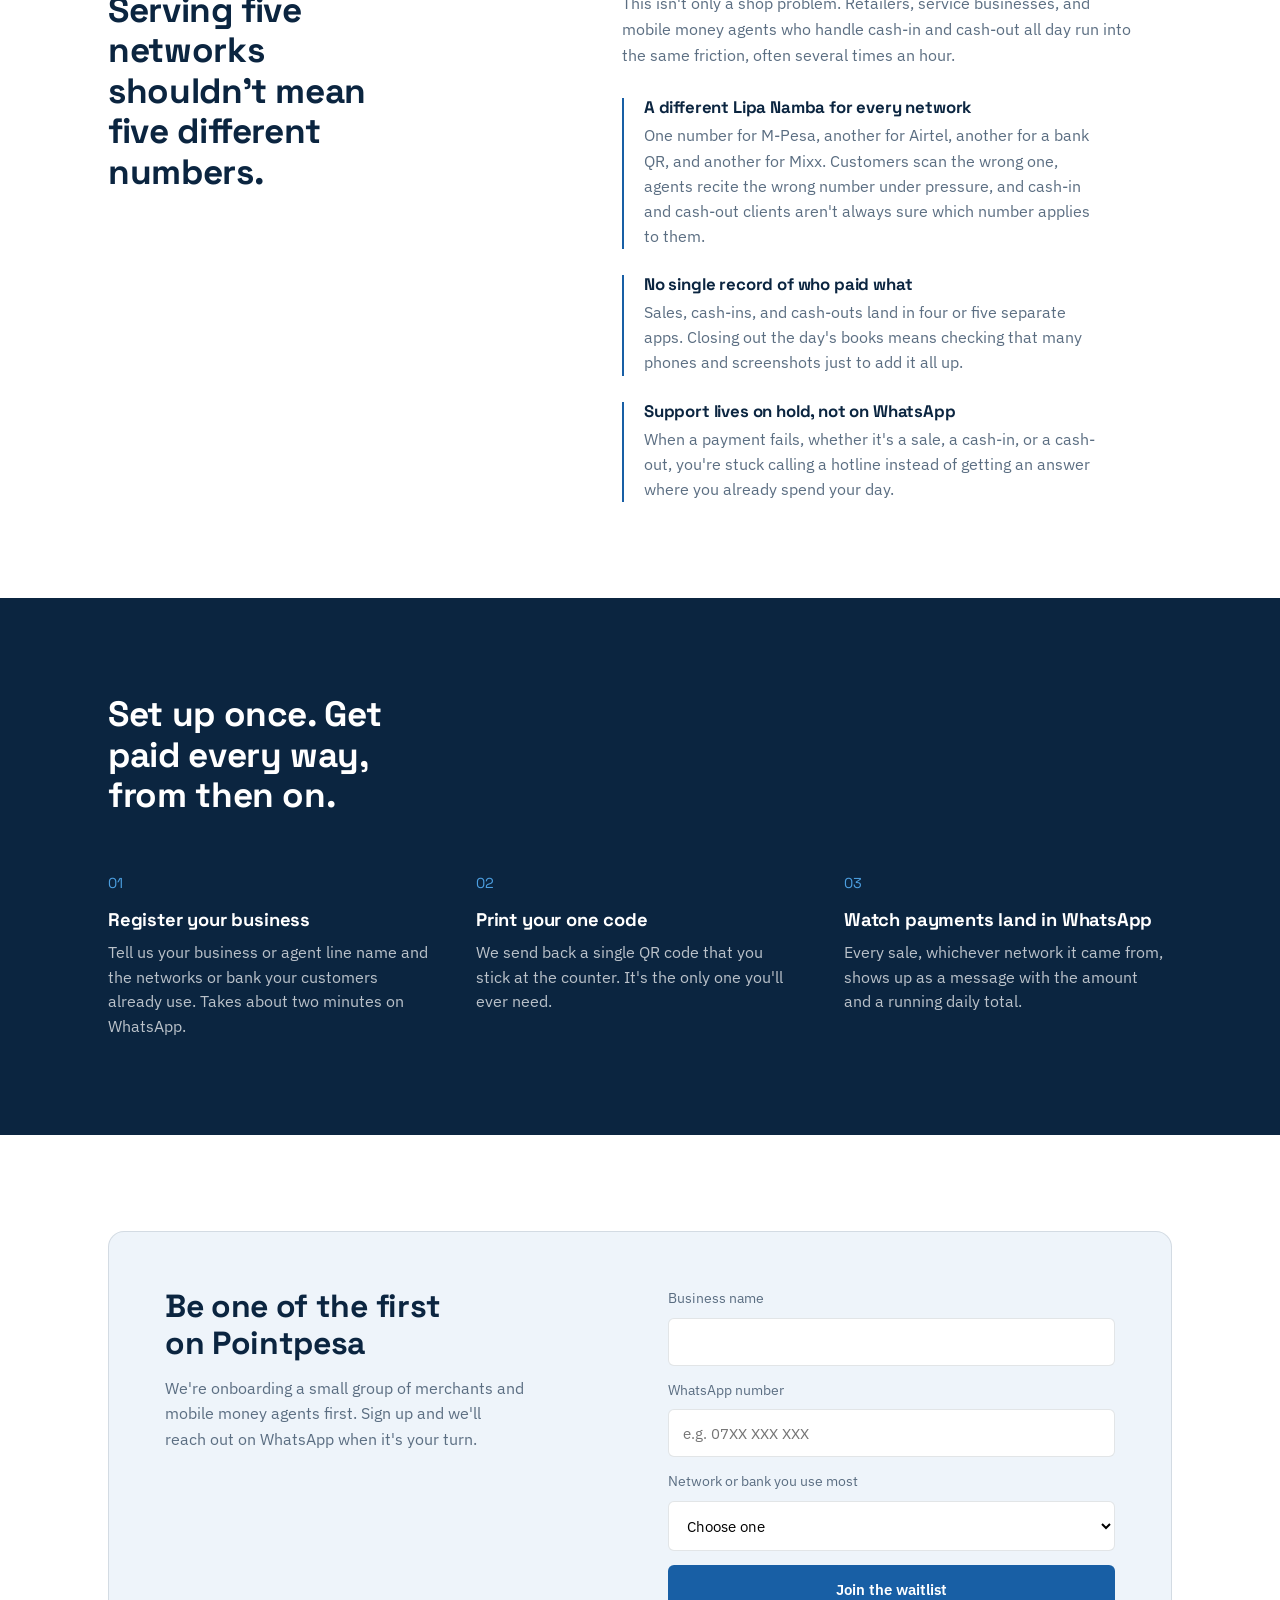
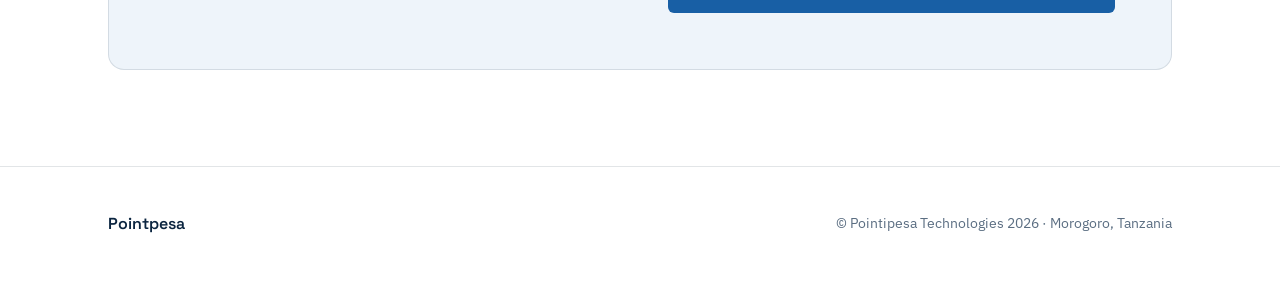
==== commit 76ac8088: "Update index.html" ====
--- a/index.html
+++ b/index.html
@@ -209,7 +209,7 @@
 <footer>
   <div class="wrap">
     <div class="foot-brand">Pointpesa</div>
-    <div class="foot-note">© Pointipesa Technologies 2026 · Dar es Salaam, Tanzania</div>
+    <div class="foot-note">© Pointipesa Technologies 2026 · Morogoro, Tanzania</div>
   </div>
 </footer>
 
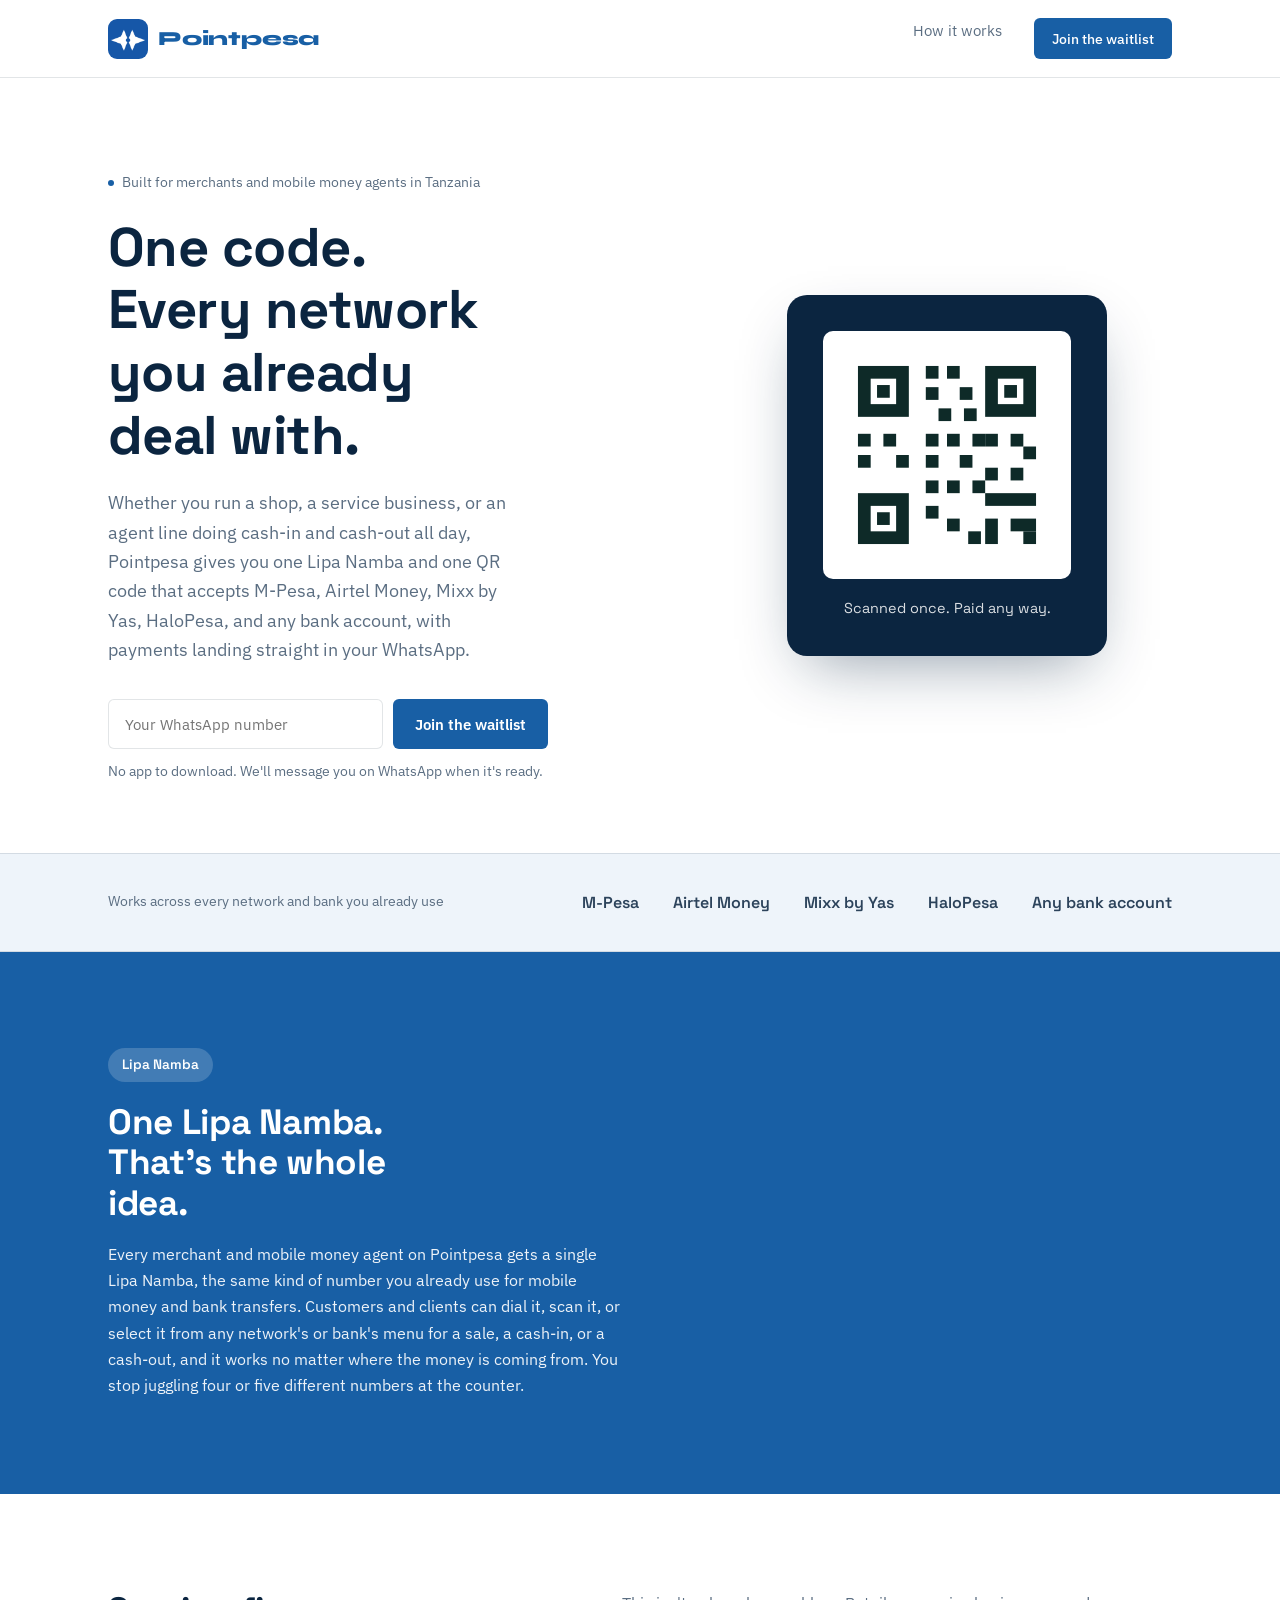
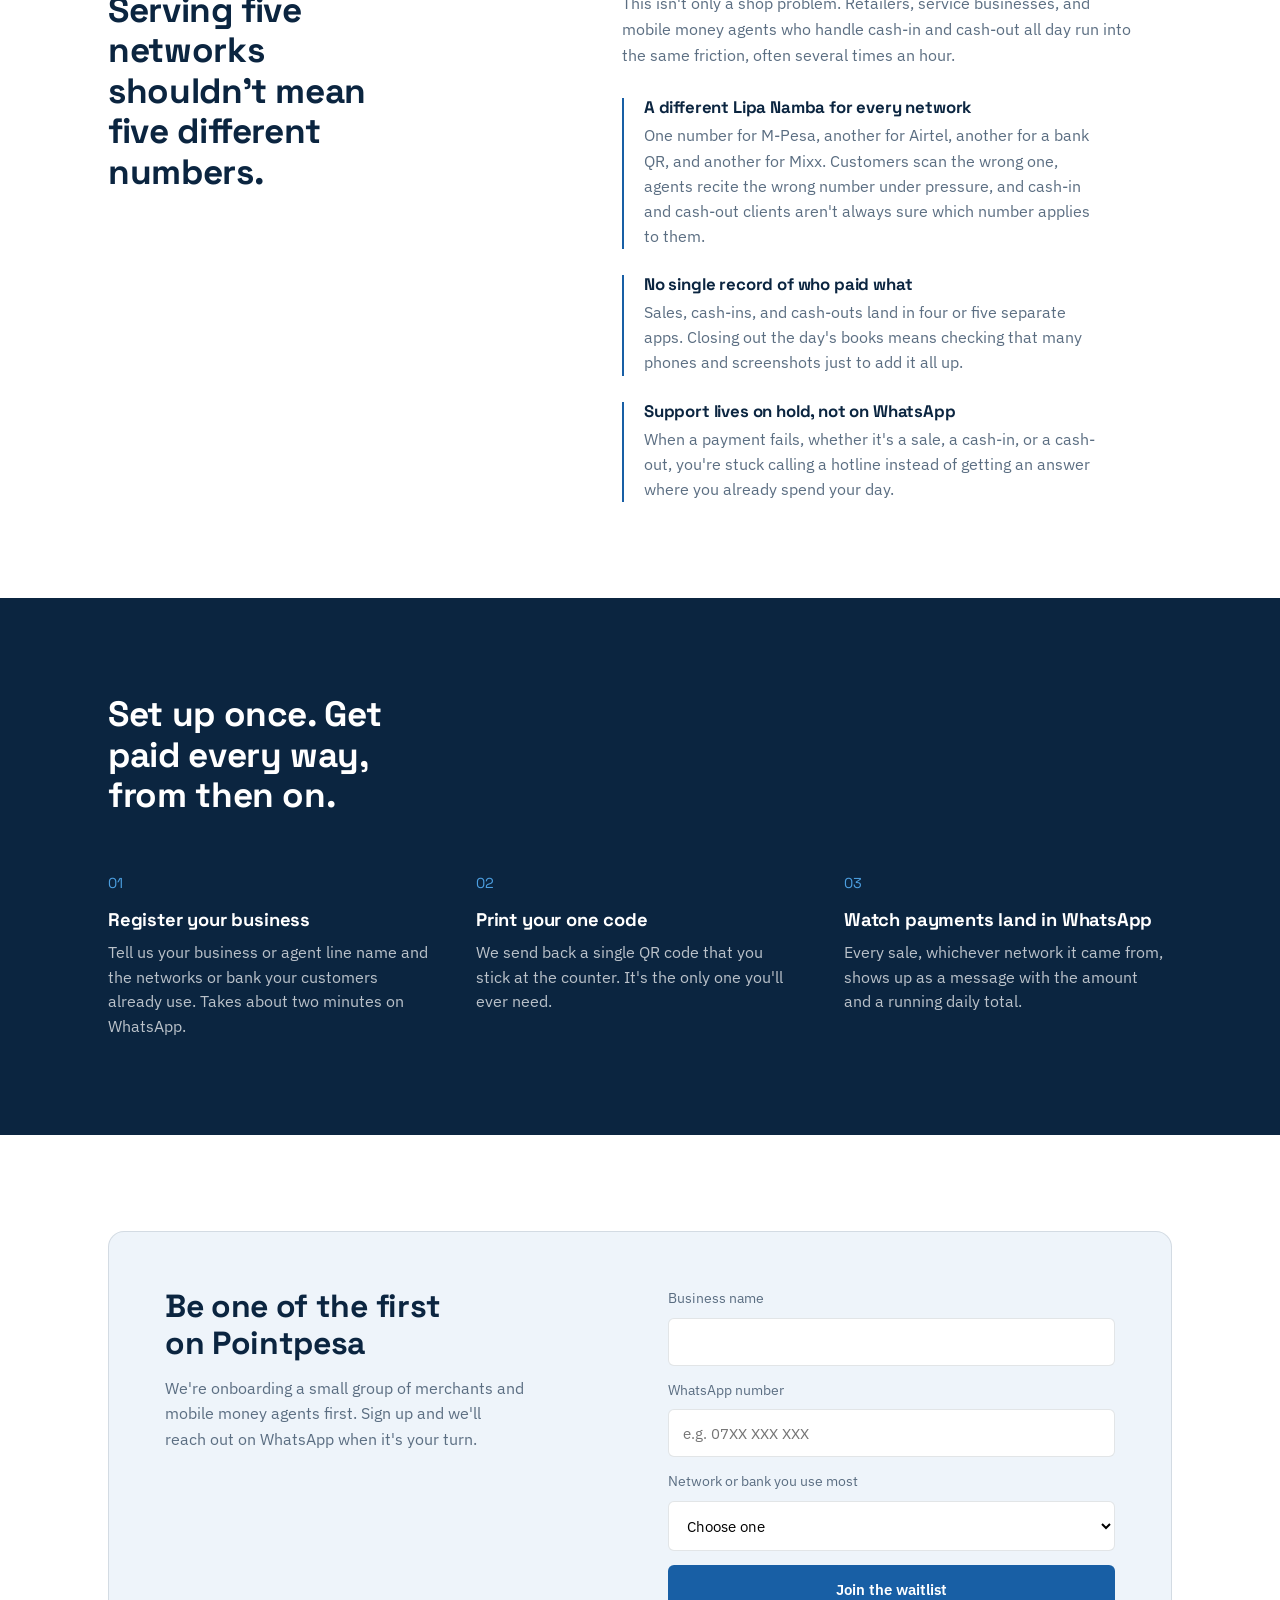
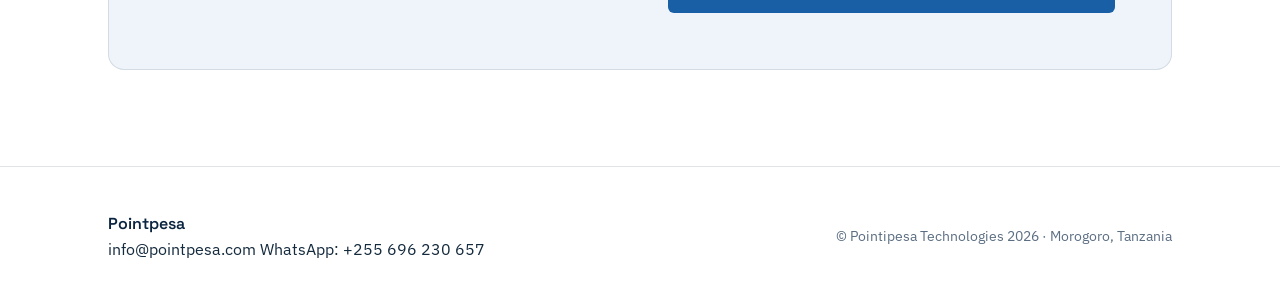
==== commit 198984e8: "Update index.html" ====
--- a/index.html
+++ b/index.html
@@ -208,7 +208,13 @@
 
 <footer>
   <div class="wrap">
-    <div class="foot-brand">Pointpesa</div>
+    <div class="foot-top">
+      <div class="foot-brand">Pointpesa</div>
+      <div class="foot-contact">
+        <a href="mailto:info@pointpesa.com">info@pointpesa.com</a>
+        <a href="https://wa.me/255696230657" target="_blank" rel="noopener">WhatsApp: +255 696 230 657</a>
+      </div>
+    </div>
     <div class="foot-note">© Pointipesa Technologies 2026 · Morogoro, Tanzania</div>
   </div>
 </footer>
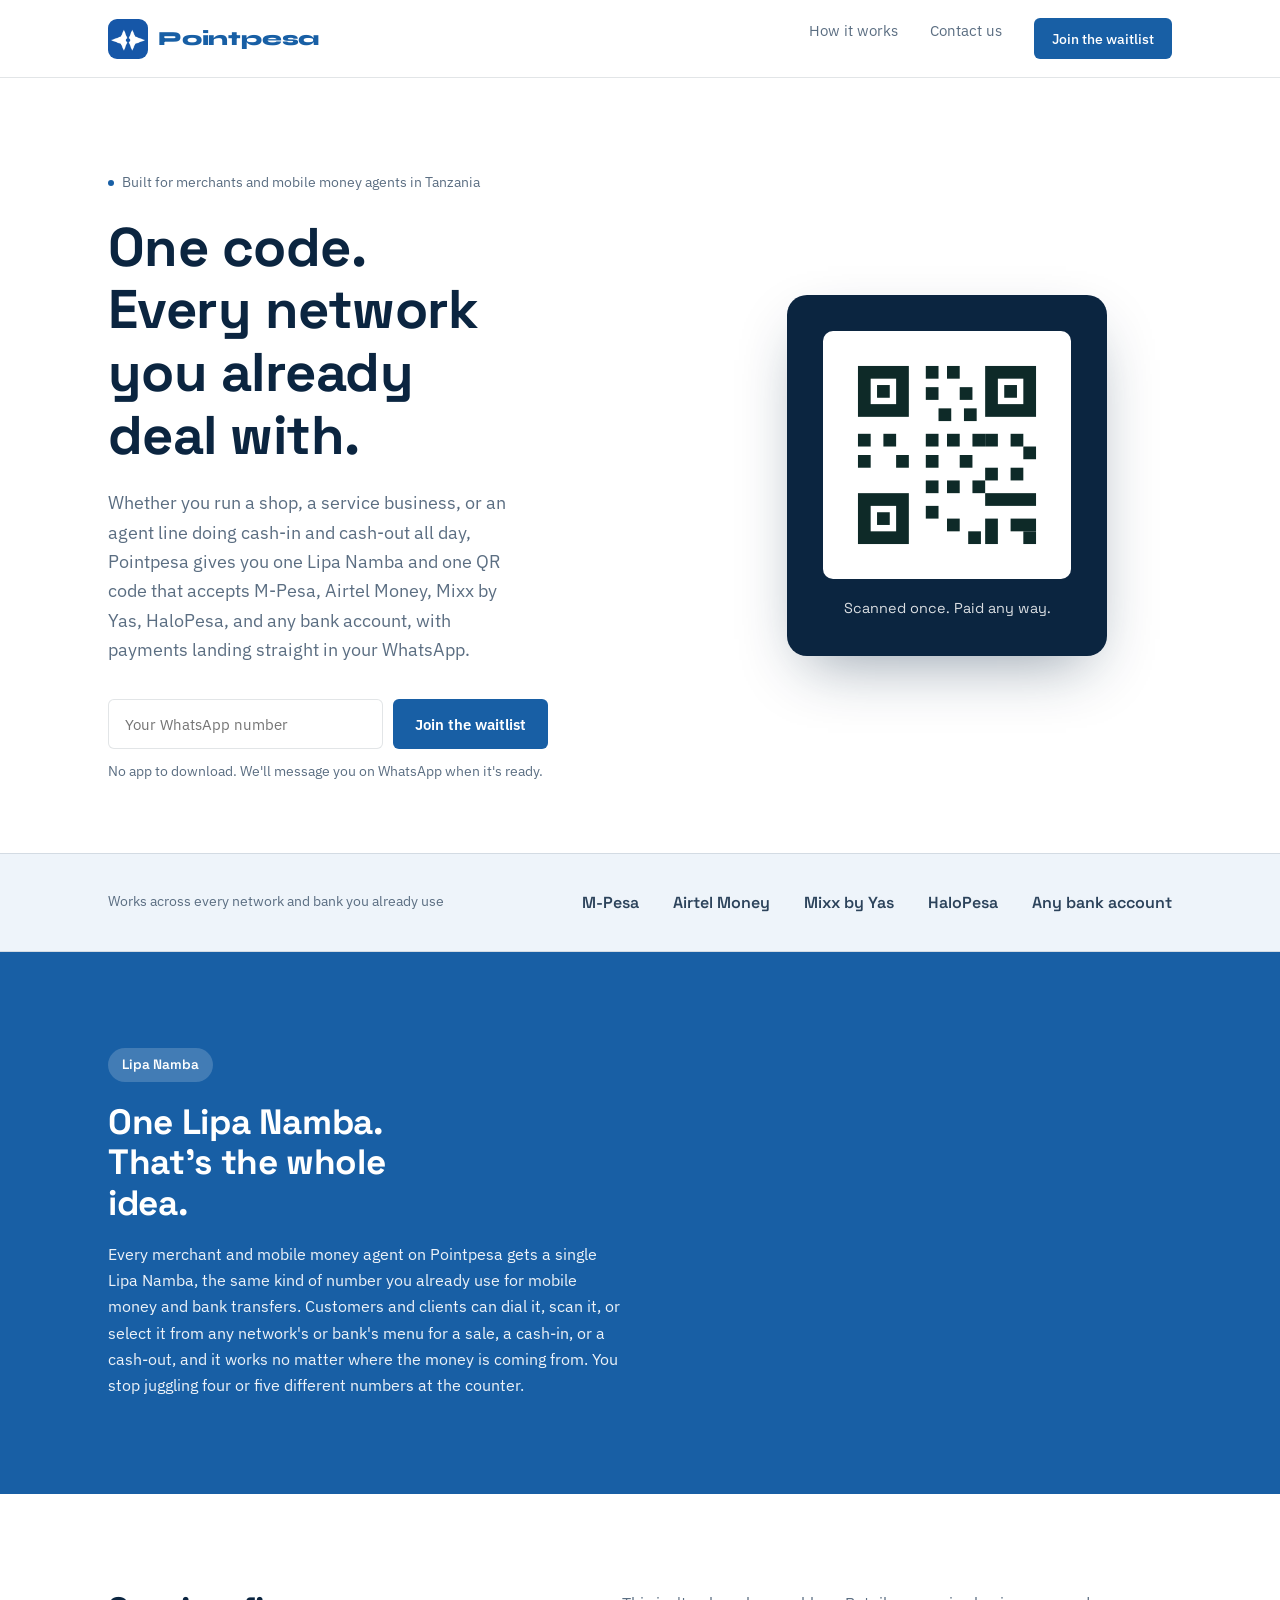
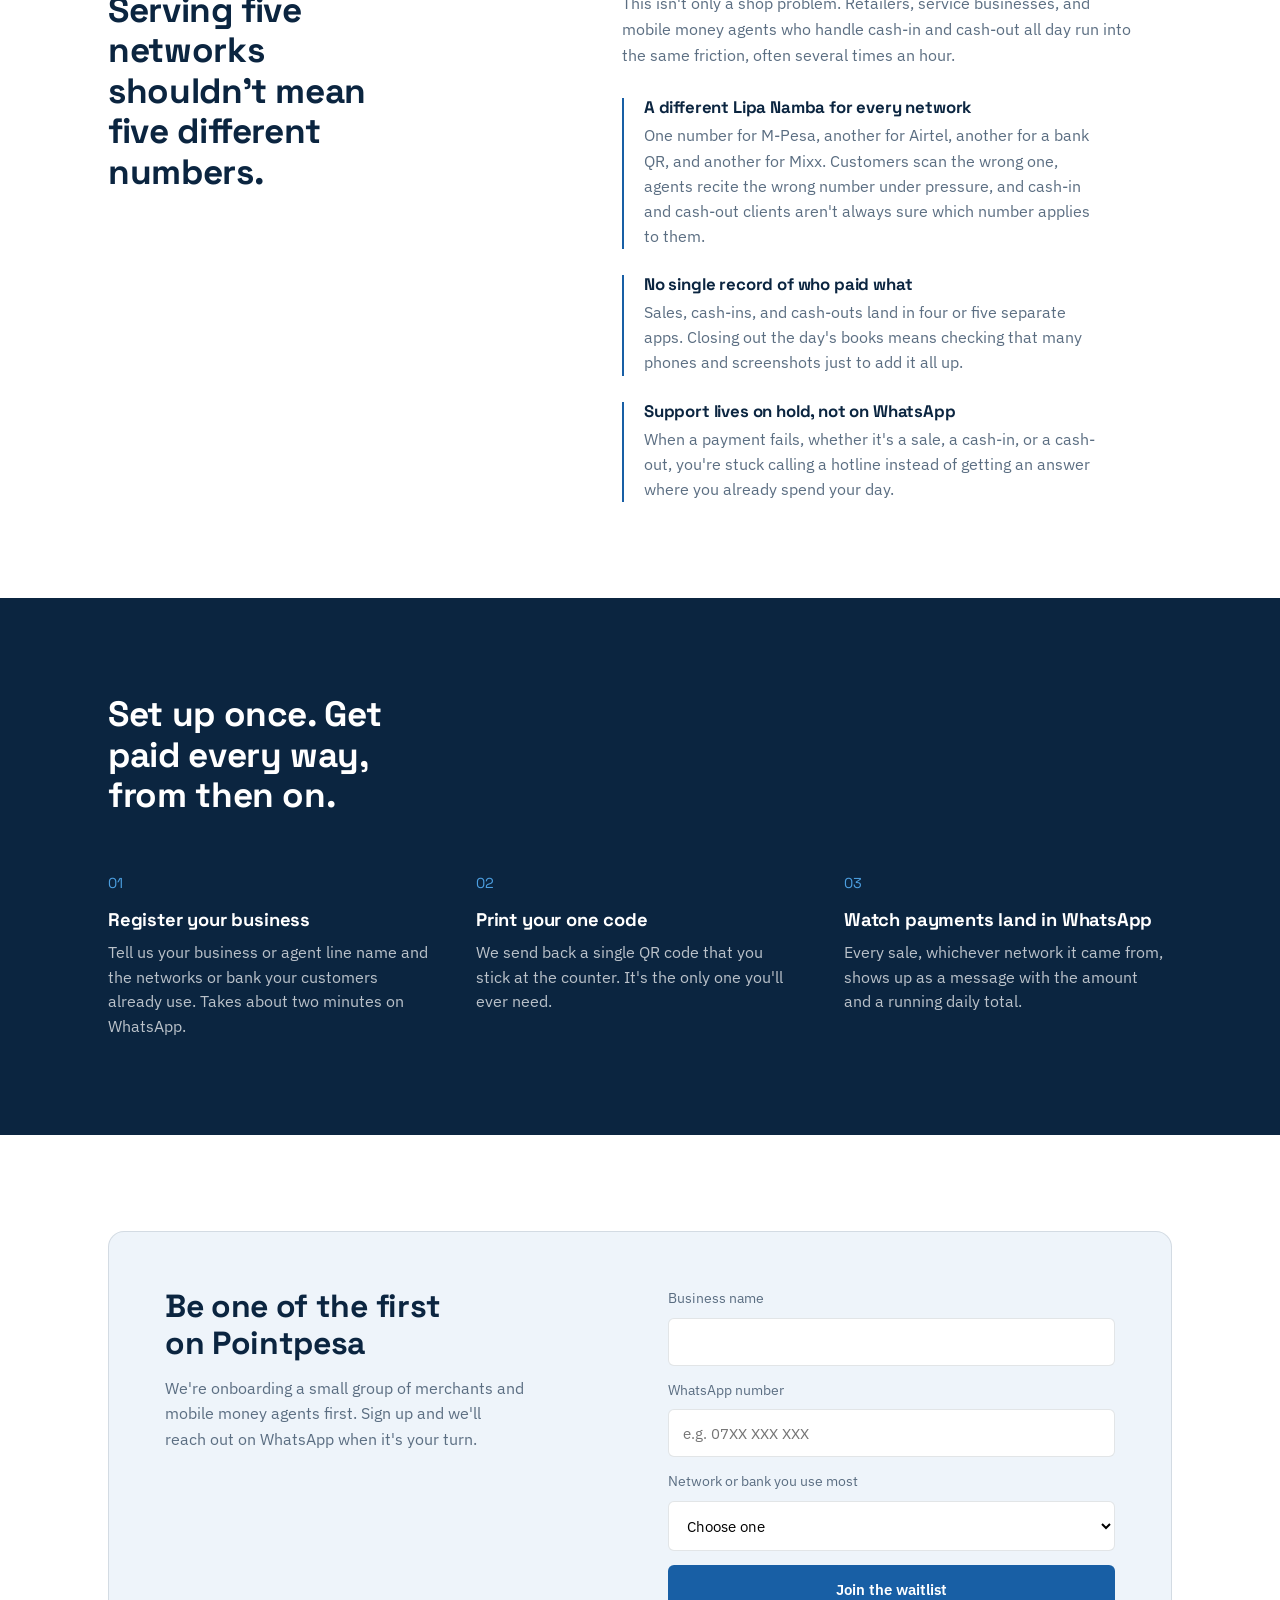
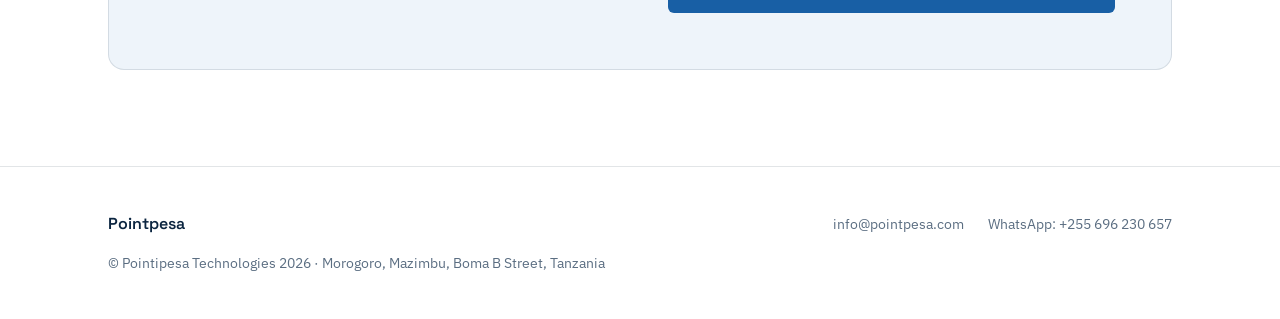
==== commit 0c6dfe09: "Update index.html" ====
--- a/index.html
+++ b/index.html
@@ -53,6 +53,7 @@
     <div class="brand"><img src="assets/logo.png" alt="Pointpesa logo" class="logo-mark"><span class="brand-name">Pointpesa</span></div>
     <nav>
       <a href="#how">How it works</a>
+      <a href="#contact">Contact us</a>
       <a href="#waitlist" class="nav-cta">Join the waitlist</a>
     </nav>
   </div>
@@ -61,7 +62,7 @@
 <section class="hero">
   <div class="wrap">
     <div>
-      <div class="eyebrow-tag"><span class="pip"></span>Built for merchants and mobile money agents in Tanzania</div>
+      <div class="eyebrow-tag"><span class="pip"></span><span class="eyebrow-text">Built for merchants and mobile money agents in Tanzania</span></div>
       <h1>One code. Every network you already deal with.</h1>
       <p class="lead">Whether you run a shop, a service business, or an agent line doing cash-in and cash-out all day, Pointpesa gives you one Lipa Namba and one QR code that accepts M-Pesa, Airtel Money, Mixx by Yas, HaloPesa, and any bank account, with payments landing straight in your WhatsApp.</p>
       <form class="hero-form" id="heroForm">
@@ -208,14 +209,14 @@
 
 <footer>
   <div class="wrap">
-    <div class="foot-top">
+    <div class="foot-top" id="contact">
       <div class="foot-brand">Pointpesa</div>
       <div class="foot-contact">
         <a href="mailto:info@pointpesa.com">info@pointpesa.com</a>
         <a href="https://wa.me/255696230657" target="_blank" rel="noopener">WhatsApp: +255 696 230 657</a>
       </div>
     </div>
-    <div class="foot-note">© Pointipesa Technologies 2026 · Morogoro, Tanzania</div>
+    <div class="foot-note">© Pointipesa Technologies 2026 · Morogoro, Mazimbu, Boma B Street, Tanzania</div>
   </div>
 </footer>
 
--- a/style.css
+++ b/style.css
@@ -239,8 +239,16 @@
   /* ---------- footer ---------- */
   footer{border-top:1px solid var(--line); padding:44px 0;}
   footer .wrap{
+    display:flex; flex-direction:column; gap:16px;
+  }
+  .foot-top{
     display:flex; justify-content:space-between; align-items:center;
     flex-wrap:wrap; gap:16px;
   }
   .foot-brand{font-family:'Space Grotesk', sans-serif; font-weight:600; color:var(--ink);}
+  .foot-contact{display:flex; gap:24px; flex-wrap:wrap;}
+  .foot-contact a{
+    font-size:0.9rem; color:var(--text-soft); transition:color .15s;
+  }
+  .foot-contact a:hover{color:var(--blue);}
   .foot-note{font-size:0.85rem; color:var(--text-soft);}
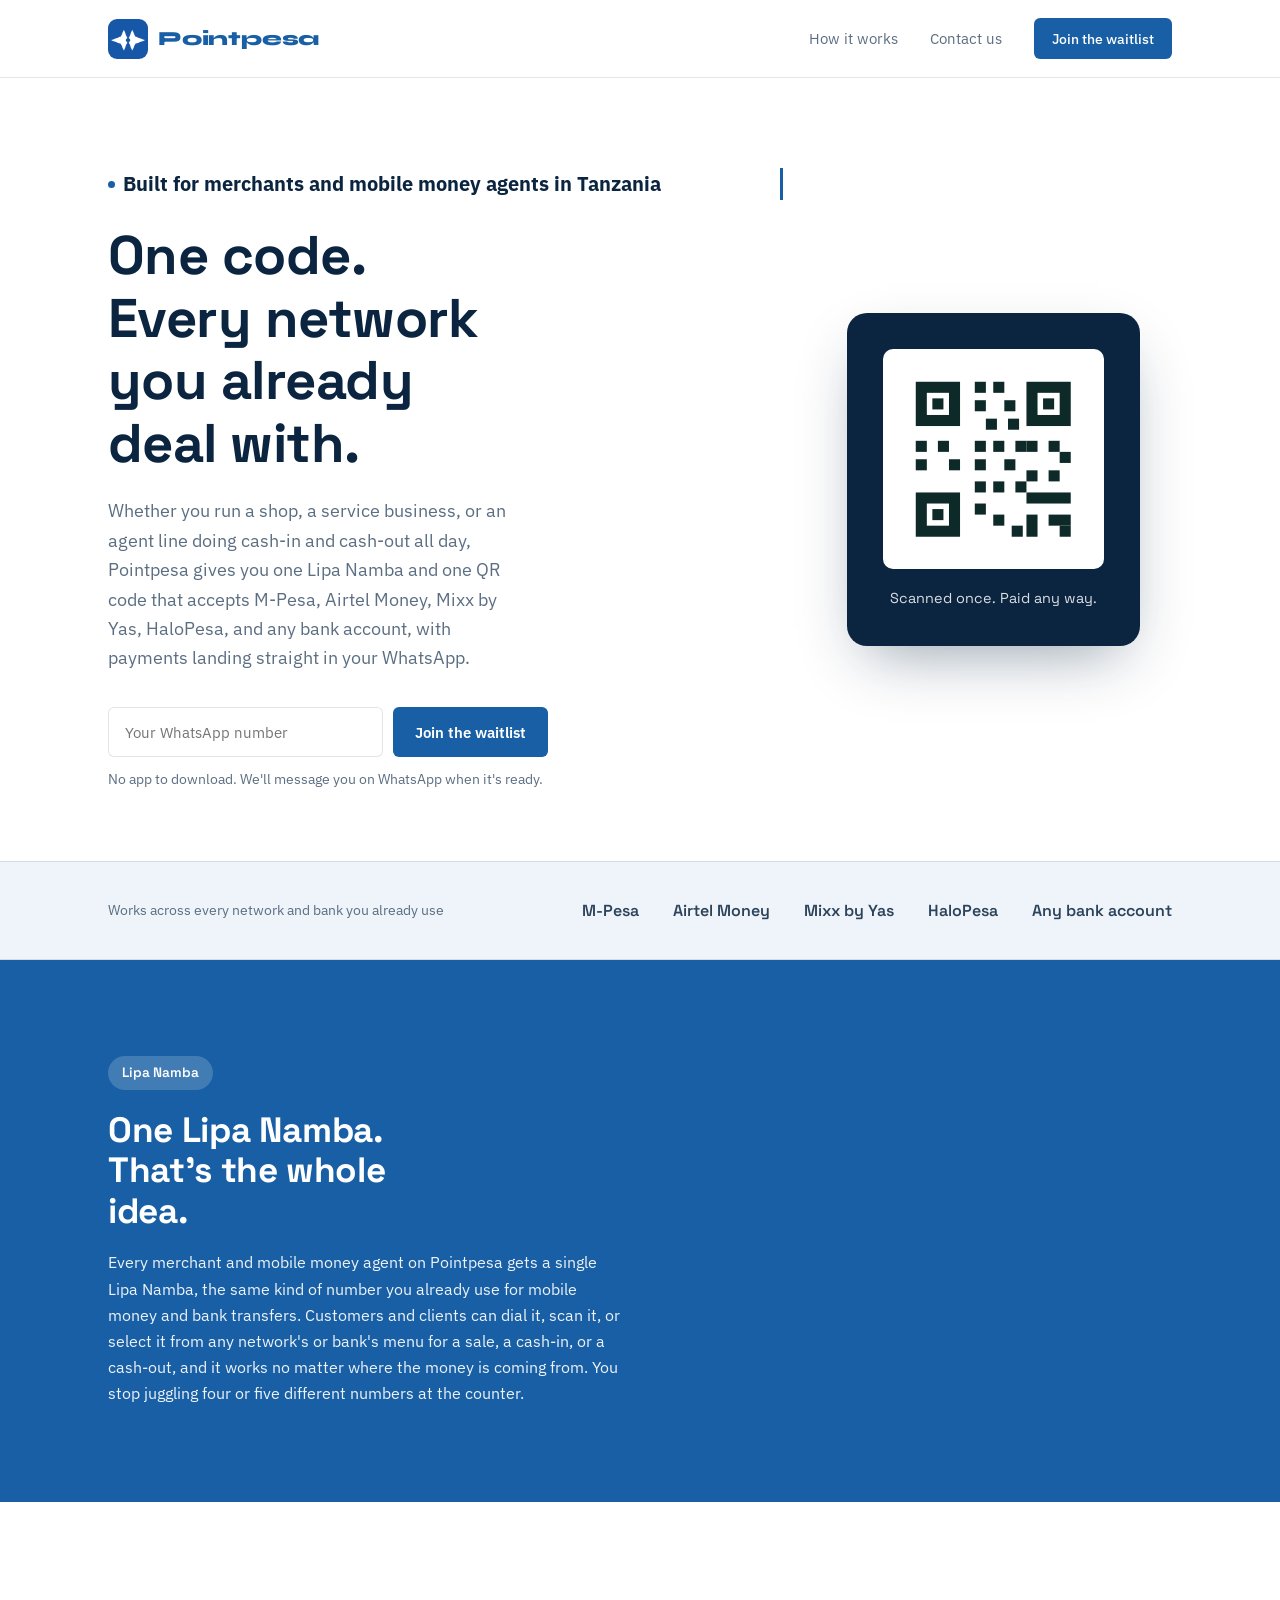
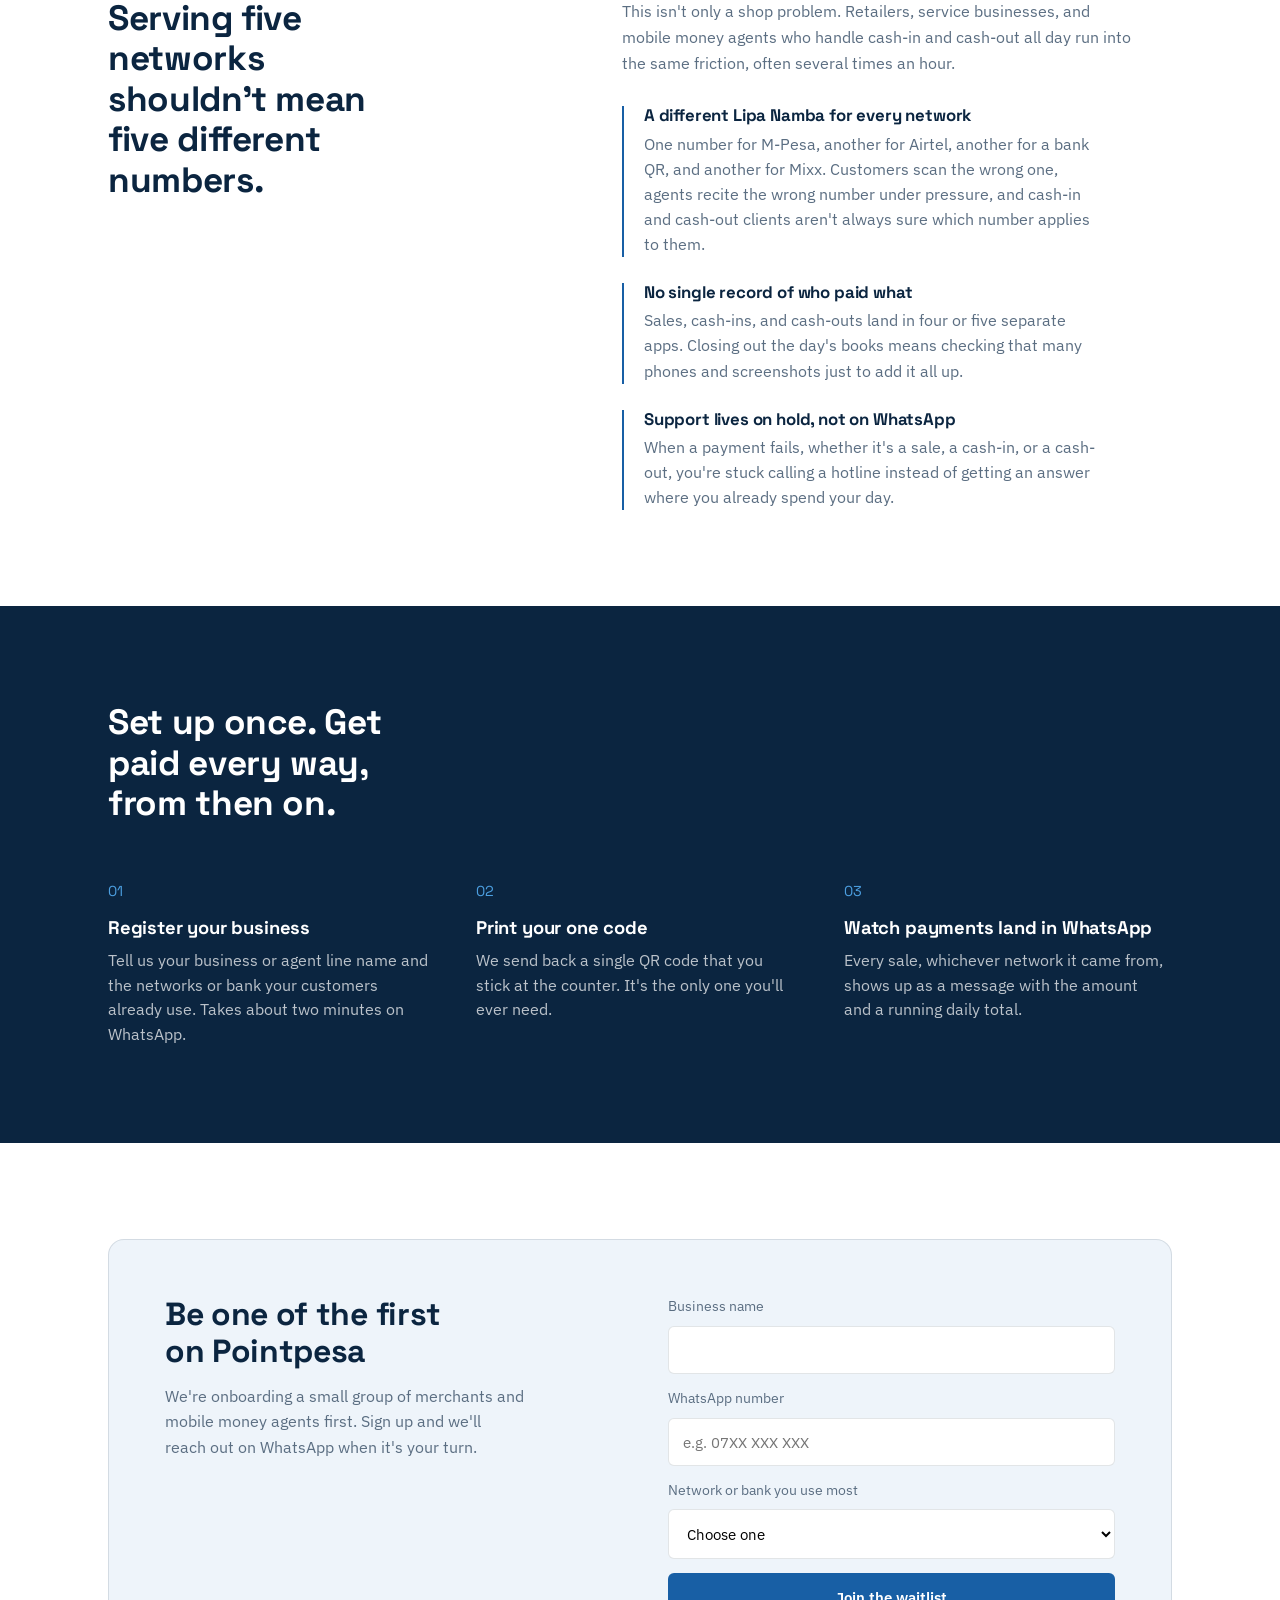
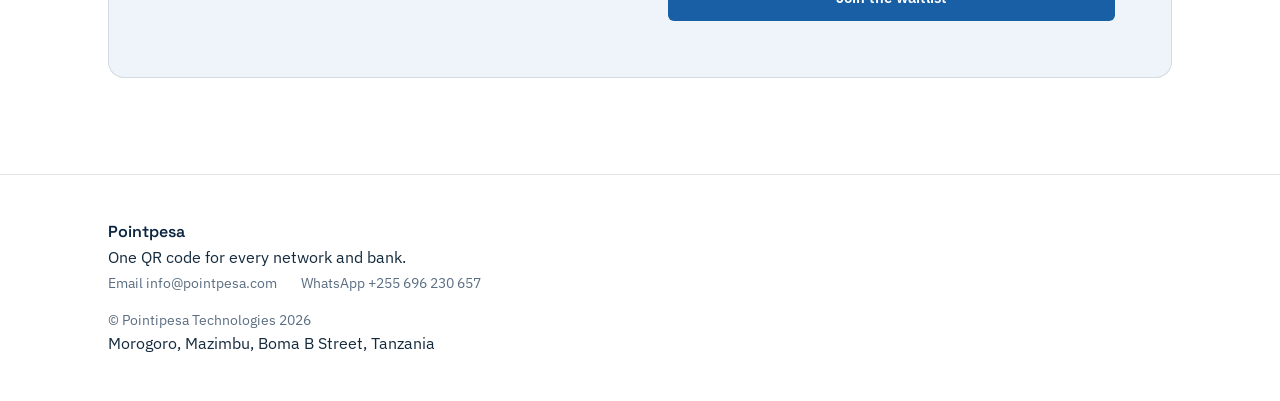
==== commit 7c612b7c: "Update index.html" ====
--- a/index.html
+++ b/index.html
@@ -209,14 +209,26 @@
 
 <footer>
   <div class="wrap">
-    <div class="foot-top" id="contact">
-      <div class="foot-brand">Pointpesa</div>
-      <div class="foot-contact">
-        <a href="mailto:info@pointpesa.com">info@pointpesa.com</a>
-        <a href="https://wa.me/255696230657" target="_blank" rel="noopener">WhatsApp: +255 696 230 657</a>
-      </div>
-    </div>
-    <div class="foot-note">© Pointipesa Technologies 2026 · Morogoro, Mazimbu, Boma B Street, Tanzania</div>
+    <div class="foot-grid">
+      <div class="foot-brand-col">
+        <div class="foot-brand">Pointpesa</div>
+        <p class="foot-tag">One QR code for every network and bank.</p>
+      </div>
+      <div class="foot-contact" id="contact">
+        <a href="mailto:info@pointpesa.com" class="foot-contact-item">
+          <span class="foot-label">Email</span>
+          <span class="foot-value">info@pointpesa.com</span>
+        </a>
+        <a href="https://wa.me/255696230657" target="_blank" rel="noopener" class="foot-contact-item">
+          <span class="foot-label">WhatsApp</span>
+          <span class="foot-value">+255 696 230 657</span>
+        </a>
+      </div>
+    </div>
+    <div class="foot-bottom">
+      <div class="foot-note">© Pointipesa Technologies 2026</div>
+      <div class="foot-location">Morogoro, Mazimbu, Boma B Street, Tanzania</div>
+    </div>
   </div>
 </footer>
 
--- a/style.css
+++ b/style.css
@@ -30,6 +30,7 @@
   img,svg{display:block;}
   .wrap{max-width:1120px;margin:0 auto;padding:0 28px;}
   section{padding:96px 0;}
+  #how, #contact{scroll-margin-top:90px;}
   @media (max-width:720px){ section{padding:64px 0;} }
 
   :focus-visible{outline:2px solid var(--blue); outline-offset:3px;}
@@ -57,7 +58,7 @@
     color:var(--blue);
   }
   .brand .logo-mark{width:40px;height:40px;border-radius:9px;}
-  nav{display:flex; gap:32px; font-size:0.95rem;}
+  nav{display:flex; align-items:center; gap:32px; font-size:0.95rem;}
   nav a{color:var(--text-soft); transition:color .15s;}
   nav a:hover{color:var(--ink);}
   .nav-cta{
@@ -68,6 +69,11 @@
     transition:background .15s;
   }
   .nav-cta:hover{background:var(--blue-deep);}
+  @media (max-width:640px){
+    header .wrap{flex-wrap:wrap; gap:12px; padding-top:14px; padding-bottom:14px;}
+    nav{width:100%; justify-content:space-between; gap:14px; font-size:0.85rem;}
+    .nav-cta{padding:8px 14px; font-size:0.85rem; white-space:nowrap;}
+  }
 
   /* ---------- hero ---------- */
   .hero{
@@ -82,10 +88,24 @@
   }
   .eyebrow-tag{
     display:inline-flex; align-items:center; gap:8px;
-    font-size:0.85rem; color:var(--text-soft);
-    margin-bottom:22px;
-  }
-  .eyebrow-tag .pip{width:6px;height:6px;border-radius:50%;background:var(--blue);}
+    font-size:clamp(1rem, 2.6vw, 1.25rem); font-weight:700; color:var(--ink);
+    margin-bottom:24px;
+  }
+  .eyebrow-tag .pip{width:7px;height:7px;border-radius:50%;background:var(--blue); flex-shrink:0;}
+  .eyebrow-text{
+    display:inline-block; overflow:hidden; white-space:nowrap;
+    border-right:3px solid var(--blue);
+    width:0; max-width:100%;
+    animation: eyebrowType 2.4s steps(55, end) forwards, eyebrowCaret 0.8s step-end infinite;
+  }
+  @keyframes eyebrowType{ from{width:0;} to{width:55ch;} }
+  @keyframes eyebrowCaret{ 50%{border-color:transparent;} }
+  @media (prefers-reduced-motion: reduce){
+    .eyebrow-text{animation:none; width:auto; border-right:none;}
+  }
+  @media (max-width:480px){
+    .eyebrow-text{white-space:normal; animation:none; width:auto; border-right:none;}
+  }
   .hero h1{
     font-size:clamp(2.2rem, 4.6vw, 3.4rem);
     max-width:11ch;
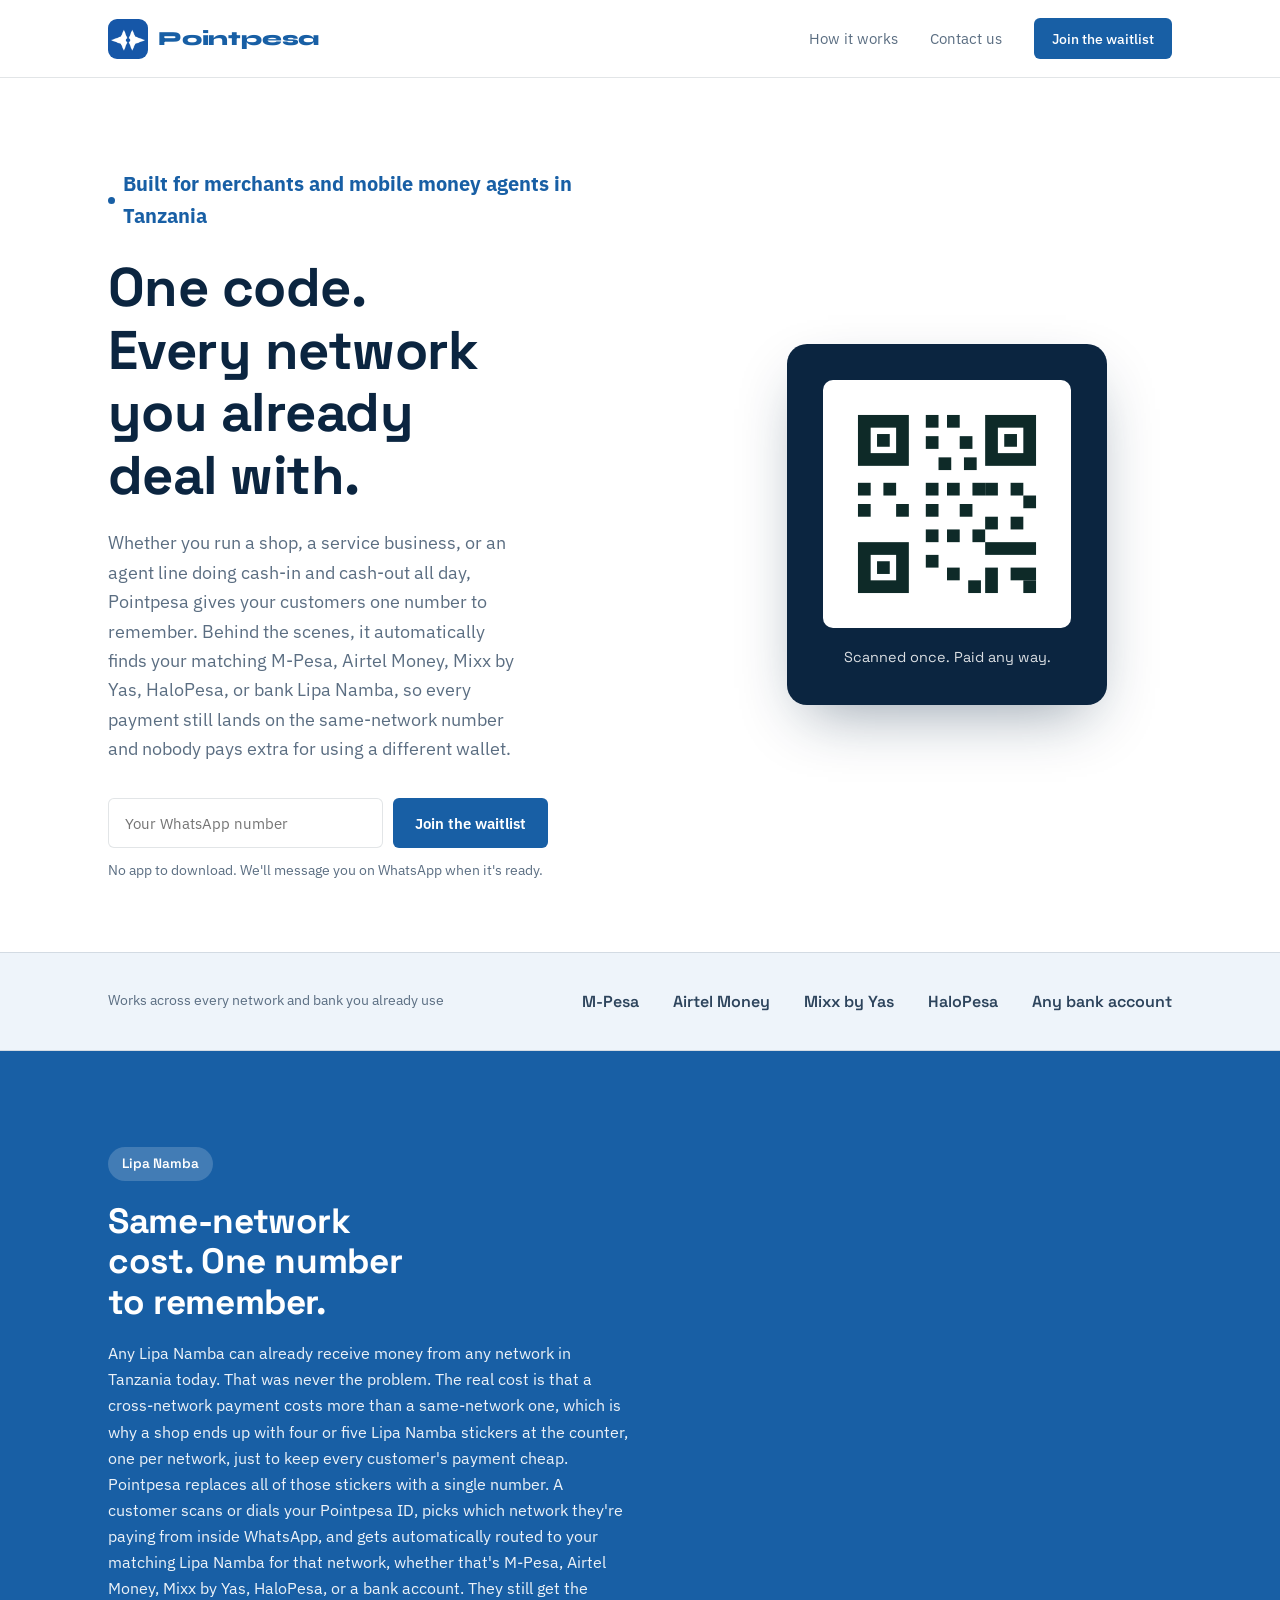
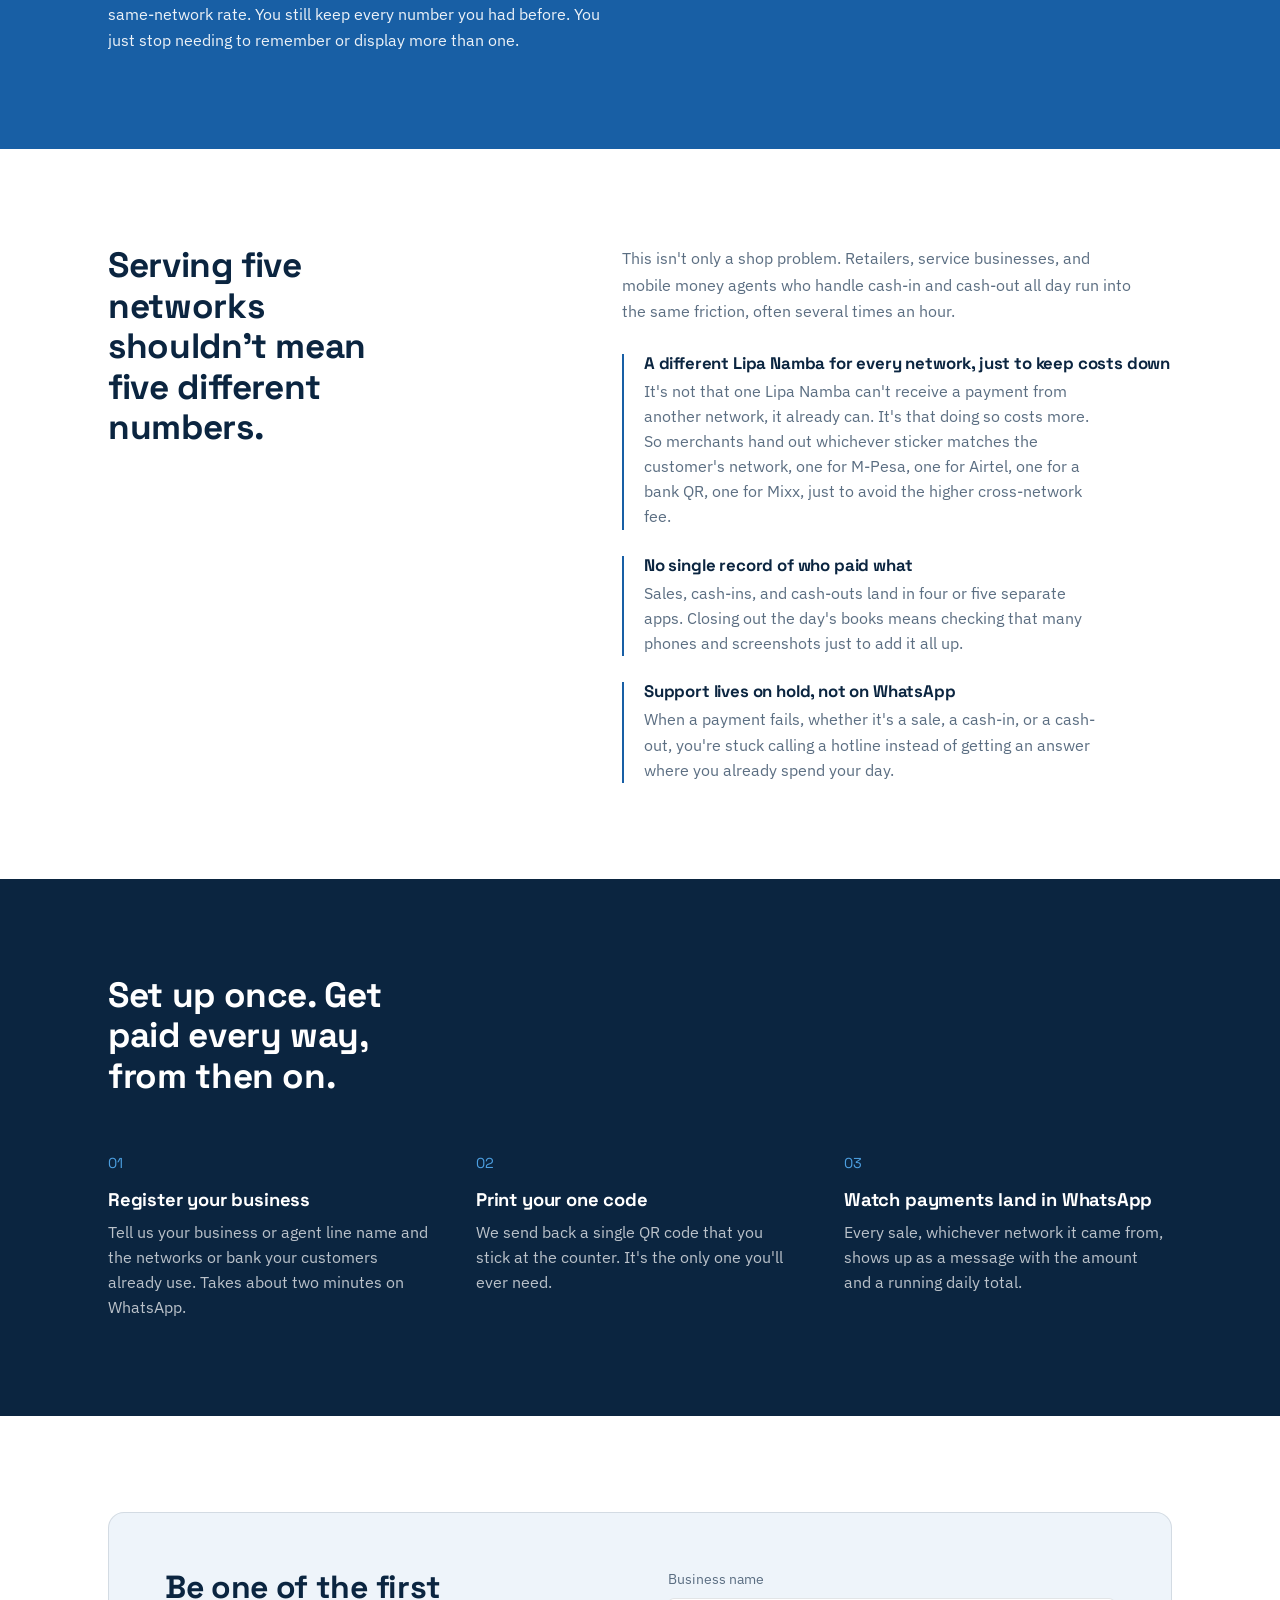
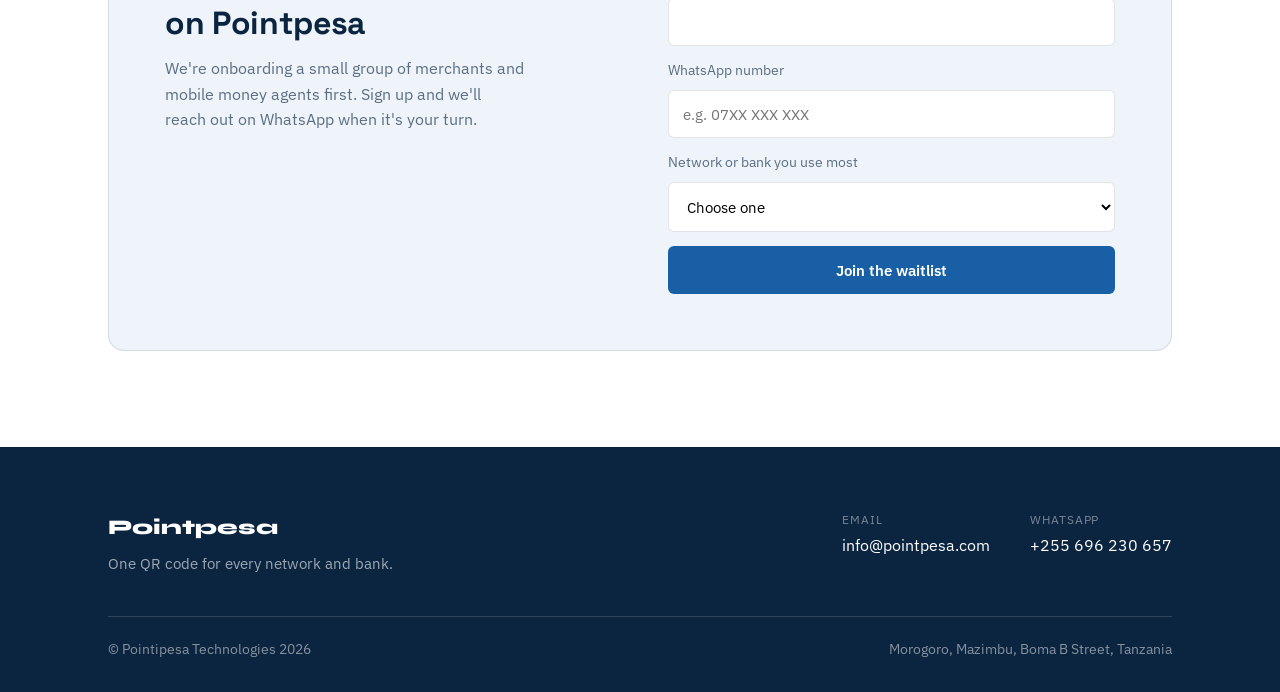
==== commit 3f97b65f: "Update index.html" ====
--- a/index.html
+++ b/index.html
@@ -4,7 +4,7 @@
 <meta charset="UTF-8">
 <meta name="viewport" content="width=device-width, initial-scale=1.0">
 <title>Pointpesa: One QR code for every network and bank</title>
-<meta name="description" content="Pointpesa gives merchants and mobile money agents in Tanzania one Lipa Namba and one QR code that accepts M-Pesa, Airtel Money, Mixx by Yas, HaloPesa, and bank payments, with every sale confirmed straight in WhatsApp.">
+<meta name="description" content="Pointpesa gives merchants and mobile money agents in Tanzania one number that automatically routes to the right M-Pesa, Airtel Money, Mixx by Yas, HaloPesa, or bank Lipa Namba, keeping same-network rates with sales confirmed straight in WhatsApp.">
 <meta name="robots" content="index, follow">
 <link rel="canonical" href="https://pointpesa.com/">
 
@@ -12,12 +12,12 @@
 <meta property="og:type" content="website">
 <meta property="og:url" content="https://pointpesa.com/">
 <meta property="og:title" content="Pointpesa: One QR code for every network and bank">
-<meta property="og:description" content="One Lipa Namba and one QR code for M-Pesa, Airtel Money, Mixx by Yas, HaloPesa, and bank payments. Built for merchants and mobile money agents in Tanzania.">
+<meta property="og:description" content="One number that automatically routes to your matching M-Pesa, Airtel Money, Mixx by Yas, HaloPesa, or bank Lipa Namba, so every payment keeps the same-network rate.">
 <meta property="og:image" content="https://pointpesa.com/assets/logo.png">
 <meta property="og:locale" content="en_TZ">
 <meta name="twitter:card" content="summary">
 <meta name="twitter:title" content="Pointpesa: One QR code for every network and bank">
-<meta name="twitter:description" content="One Lipa Namba and one QR code for every mobile money network and bank in Tanzania, with sales confirmed straight in WhatsApp.">
+<meta name="twitter:description" content="One number that routes to your matching Lipa Namba on any network or bank, so every payment keeps the same-network rate.">
 <meta name="twitter:image" content="https://pointpesa.com/assets/logo.png">
 
 <!-- Structured data for search engines -->
@@ -29,7 +29,7 @@
   "legalName": "Pointipesa Technologies",
   "url": "https://pointpesa.com/",
   "logo": "https://pointpesa.com/assets/logo.png",
-  "description": "WhatsApp-native payment aggregator giving merchants and mobile money agents in Tanzania one Lipa Namba and one QR code for every network and bank.",
+  "description": "WhatsApp-native payment routing for merchants and mobile money agents in Tanzania, giving customers one number that automatically finds the matching same-network Lipa Namba.",
   "address": {
     "@type": "PostalAddress",
     "streetAddress": "Boma B, Mazimbu",
@@ -64,7 +64,7 @@
     <div>
       <div class="eyebrow-tag"><span class="pip"></span><span class="eyebrow-text">Built for merchants and mobile money agents in Tanzania</span></div>
       <h1>One code. Every network you already deal with.</h1>
-      <p class="lead">Whether you run a shop, a service business, or an agent line doing cash-in and cash-out all day, Pointpesa gives you one Lipa Namba and one QR code that accepts M-Pesa, Airtel Money, Mixx by Yas, HaloPesa, and any bank account, with payments landing straight in your WhatsApp.</p>
+      <p class="lead">Whether you run a shop, a service business, or an agent line doing cash-in and cash-out all day, Pointpesa gives your customers one number to remember. Behind the scenes, it automatically finds your matching M-Pesa, Airtel Money, Mixx by Yas, HaloPesa, or bank Lipa Namba, so every payment still lands on the same-network number and nobody pays extra for using a different wallet.</p>
       <form class="hero-form" id="heroForm">
         <input type="text" placeholder="Your WhatsApp number" aria-label="WhatsApp number" required>
         <button type="submit" class="btn-primary">Join the waitlist</button>
@@ -121,8 +121,9 @@
   <div class="wrap">
     <div class="lipanamba-inner">
       <div class="lipanamba-badge">Lipa Namba</div>
-      <h2>One Lipa Namba. That's the whole idea.</h2>
-      <p>Every merchant and mobile money agent on Pointpesa gets a single Lipa Namba, the same kind of number you already use for mobile money and bank transfers. Customers and clients can dial it, scan it, or select it from any network's or bank's menu for a sale, a cash-in, or a cash-out, and it works no matter where the money is coming from. You stop juggling four or five different numbers at the counter.</p>
+      <h2>Same-network cost. One number to remember.</h2>
+      <p>Any Lipa Namba can already receive money from any network in Tanzania today. That was never the problem. The real cost is that a cross-network payment costs more than a same-network one, which is why a shop ends up with four or five Lipa Namba stickers at the counter, one per network, just to keep every customer's payment cheap.</p>
+      <p>Pointpesa replaces all of those stickers with a single number. A customer scans or dials your Pointpesa ID, picks which network they're paying from inside WhatsApp, and gets automatically routed to your matching Lipa Namba for that network, whether that's M-Pesa, Airtel Money, Mixx by Yas, HaloPesa, or a bank account. They still get the same-network rate. You still keep every number you had before. You just stop needing to remember or display more than one.</p>
     </div>
   </div>
 </section>
@@ -133,8 +134,8 @@
     <div class="problem-points">
       <p class="section-lead">This isn't only a shop problem. Retailers, service businesses, and mobile money agents who handle cash-in and cash-out all day run into the same friction, often several times an hour.</p>
       <div class="problem-point">
-        <h3>A different Lipa Namba for every network</h3>
-        <p>One number for M-Pesa, another for Airtel, another for a bank QR, and another for Mixx. Customers scan the wrong one, agents recite the wrong number under pressure, and cash-in and cash-out clients aren't always sure which number applies to them.</p>
+        <h3>A different Lipa Namba for every network, just to keep costs down</h3>
+        <p>It's not that one Lipa Namba can't receive a payment from another network, it already can. It's that doing so costs more. So merchants hand out whichever sticker matches the customer's network, one for M-Pesa, one for Airtel, one for a bank QR, one for Mixx, just to avoid the higher cross-network fee.</p>
       </div>
       <div class="problem-point">
         <h3>No single record of who paid what</h3>
--- a/style.css
+++ b/style.css
@@ -88,23 +88,18 @@
   }
   .eyebrow-tag{
     display:inline-flex; align-items:center; gap:8px;
-    font-size:clamp(1rem, 2.6vw, 1.25rem); font-weight:700; color:var(--ink);
+    font-size:clamp(1rem, 2.6vw, 1.25rem); font-weight:700; color:var(--blue);
     margin-bottom:24px;
   }
   .eyebrow-tag .pip{width:7px;height:7px;border-radius:50%;background:var(--blue); flex-shrink:0;}
   .eyebrow-text{
-    display:inline-block; overflow:hidden; white-space:nowrap;
-    border-right:3px solid var(--blue);
-    width:0; max-width:100%;
-    animation: eyebrowType 2.4s steps(55, end) forwards, eyebrowCaret 0.8s step-end infinite;
-  }
-  @keyframes eyebrowType{ from{width:0;} to{width:55ch;} }
-  @keyframes eyebrowCaret{ 50%{border-color:transparent;} }
+    display:inline-block;
+    opacity:0; transform:translateY(8px);
+    animation: eyebrowReveal 1.6s cubic-bezier(0.22, 1, 0.36, 1) 0.15s forwards;
+  }
+  @keyframes eyebrowReveal{ to{opacity:1; transform:translateY(0);} }
   @media (prefers-reduced-motion: reduce){
-    .eyebrow-text{animation:none; width:auto; border-right:none;}
-  }
-  @media (max-width:480px){
-    .eyebrow-text{white-space:normal; animation:none; width:auto; border-right:none;}
+    .eyebrow-text{animation:none; opacity:1; transform:none;}
   }
   .hero h1{
     font-size:clamp(2.2rem, 4.6vw, 3.4rem);
@@ -257,18 +252,27 @@
   .form-success.show{display:block;}
 
   /* ---------- footer ---------- */
-  footer{border-top:1px solid var(--line); padding:44px 0;}
-  footer .wrap{
-    display:flex; flex-direction:column; gap:16px;
-  }
-  .foot-top{
-    display:flex; justify-content:space-between; align-items:center;
-    flex-wrap:wrap; gap:16px;
-  }
-  .foot-brand{font-family:'Space Grotesk', sans-serif; font-weight:600; color:var(--ink);}
-  .foot-contact{display:flex; gap:24px; flex-wrap:wrap;}
-  .foot-contact a{
-    font-size:0.9rem; color:var(--text-soft); transition:color .15s;
-  }
-  .foot-contact a:hover{color:var(--blue);}
-  .foot-note{font-size:0.85rem; color:var(--text-soft);}
+  footer{background:var(--ink); padding:64px 0 32px;}
+  footer .wrap{display:flex; flex-direction:column; gap:40px;}
+  .foot-grid{
+    display:flex; justify-content:space-between; align-items:flex-start;
+    flex-wrap:wrap; gap:32px;
+  }
+  .foot-brand-col{max-width:320px;}
+  .foot-brand{
+    font-family:'Syne', sans-serif; font-weight:800; font-size:1.3rem; color:#fff;
+  }
+  .foot-tag{color:rgba(255,255,255,0.6); font-size:0.92rem; margin-top:8px;}
+  .foot-contact{display:flex; gap:40px; flex-wrap:wrap;}
+  .foot-contact-item{display:flex; flex-direction:column; gap:4px;}
+  .foot-label{
+    font-size:0.72rem; text-transform:uppercase; letter-spacing:0.08em;
+    color:rgba(255,255,255,0.45);
+  }
+  .foot-value{font-size:0.98rem; color:#fff; transition:color .15s;}
+  .foot-contact-item:hover .foot-value{color:var(--accent);}
+  .foot-bottom{
+    border-top:1px solid rgba(255,255,255,0.14); padding-top:22px;
+    display:flex; justify-content:space-between; flex-wrap:wrap; gap:10px;
+  }
+  .foot-note, .foot-location{font-size:0.85rem; color:rgba(255,255,255,0.5);}
